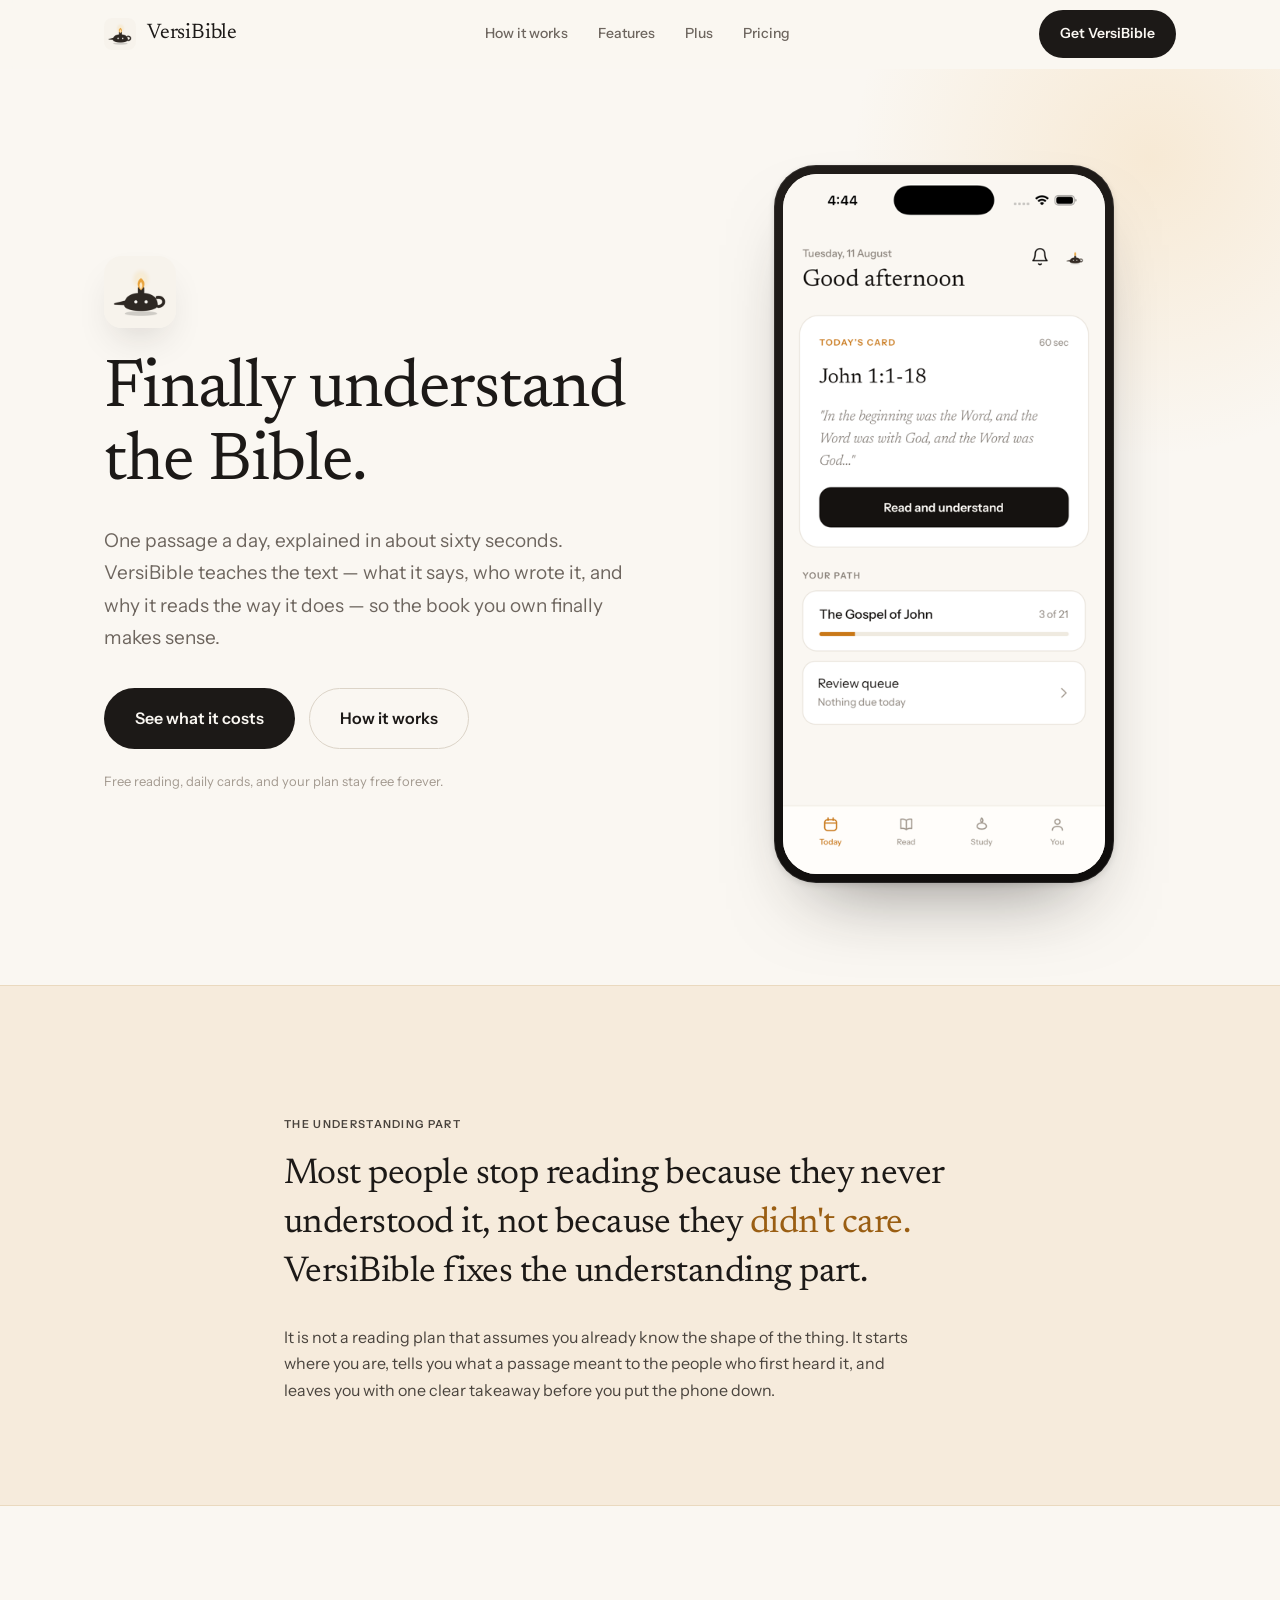
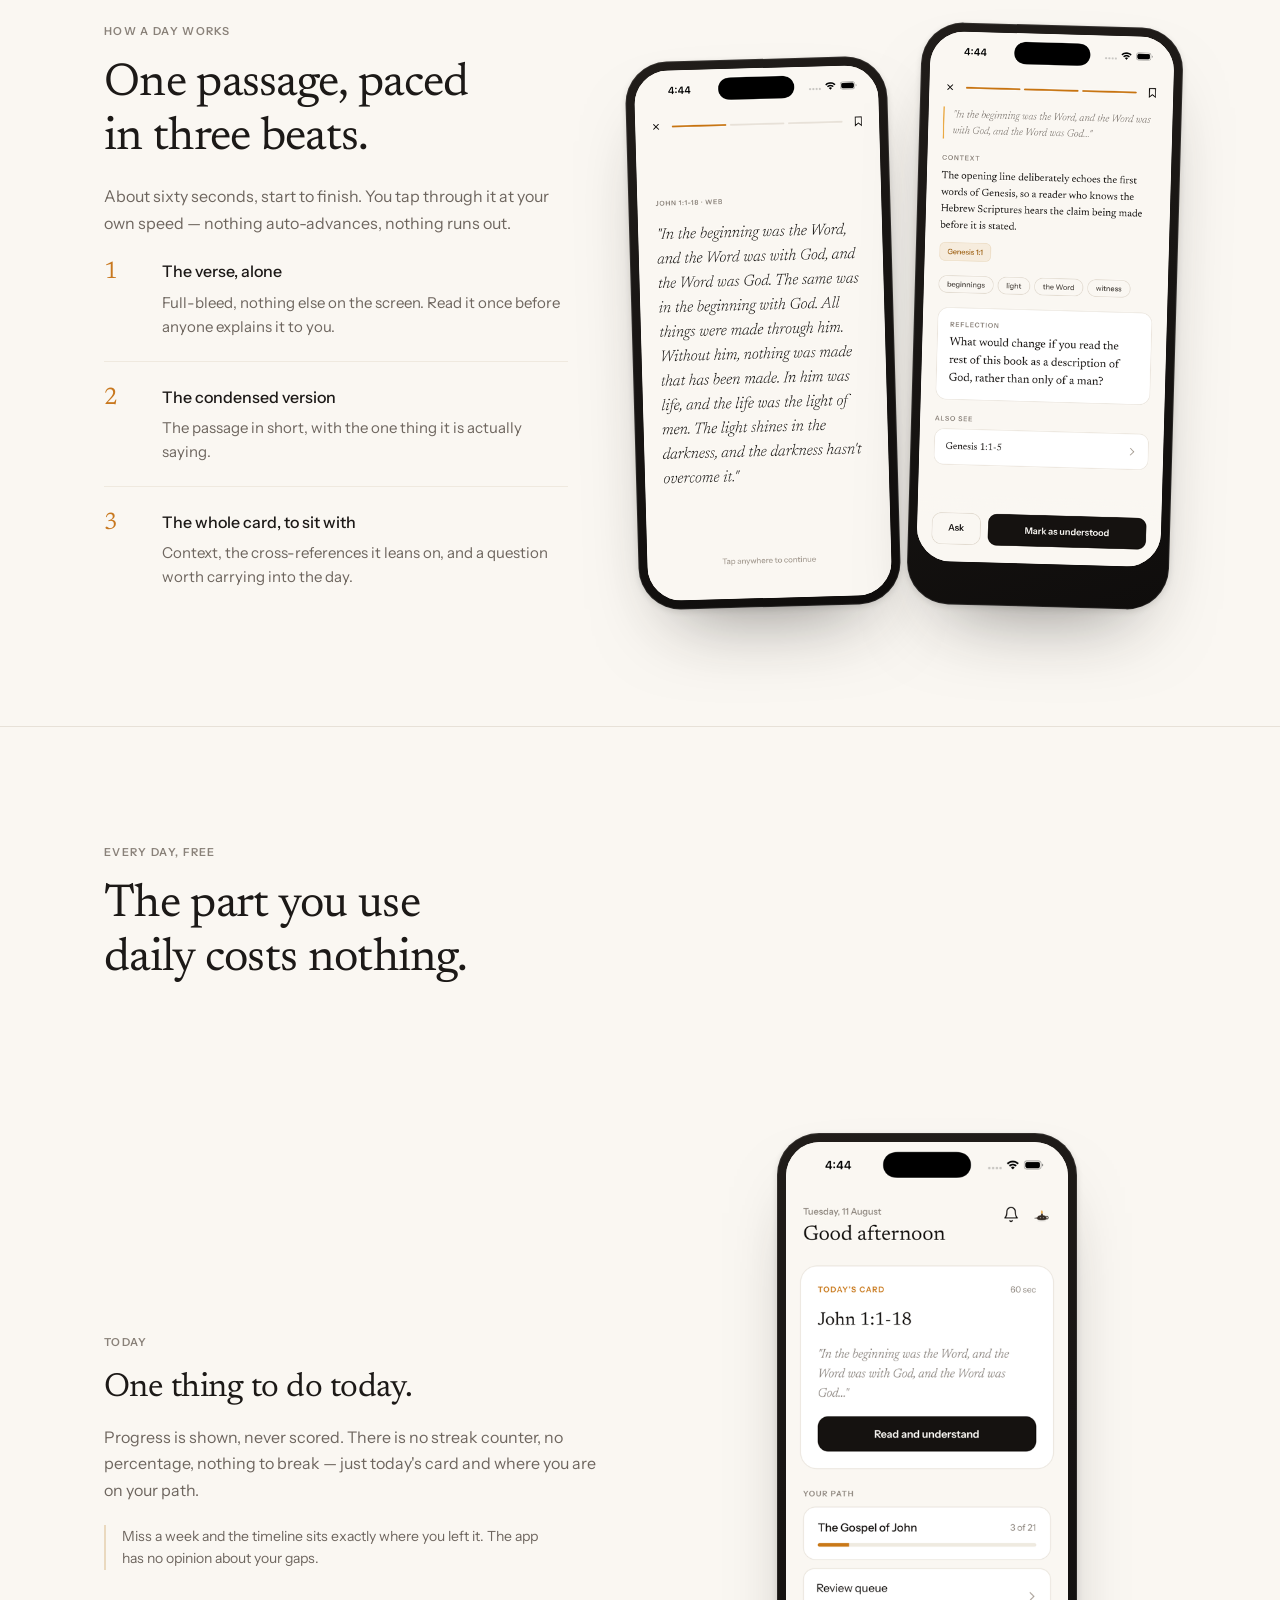
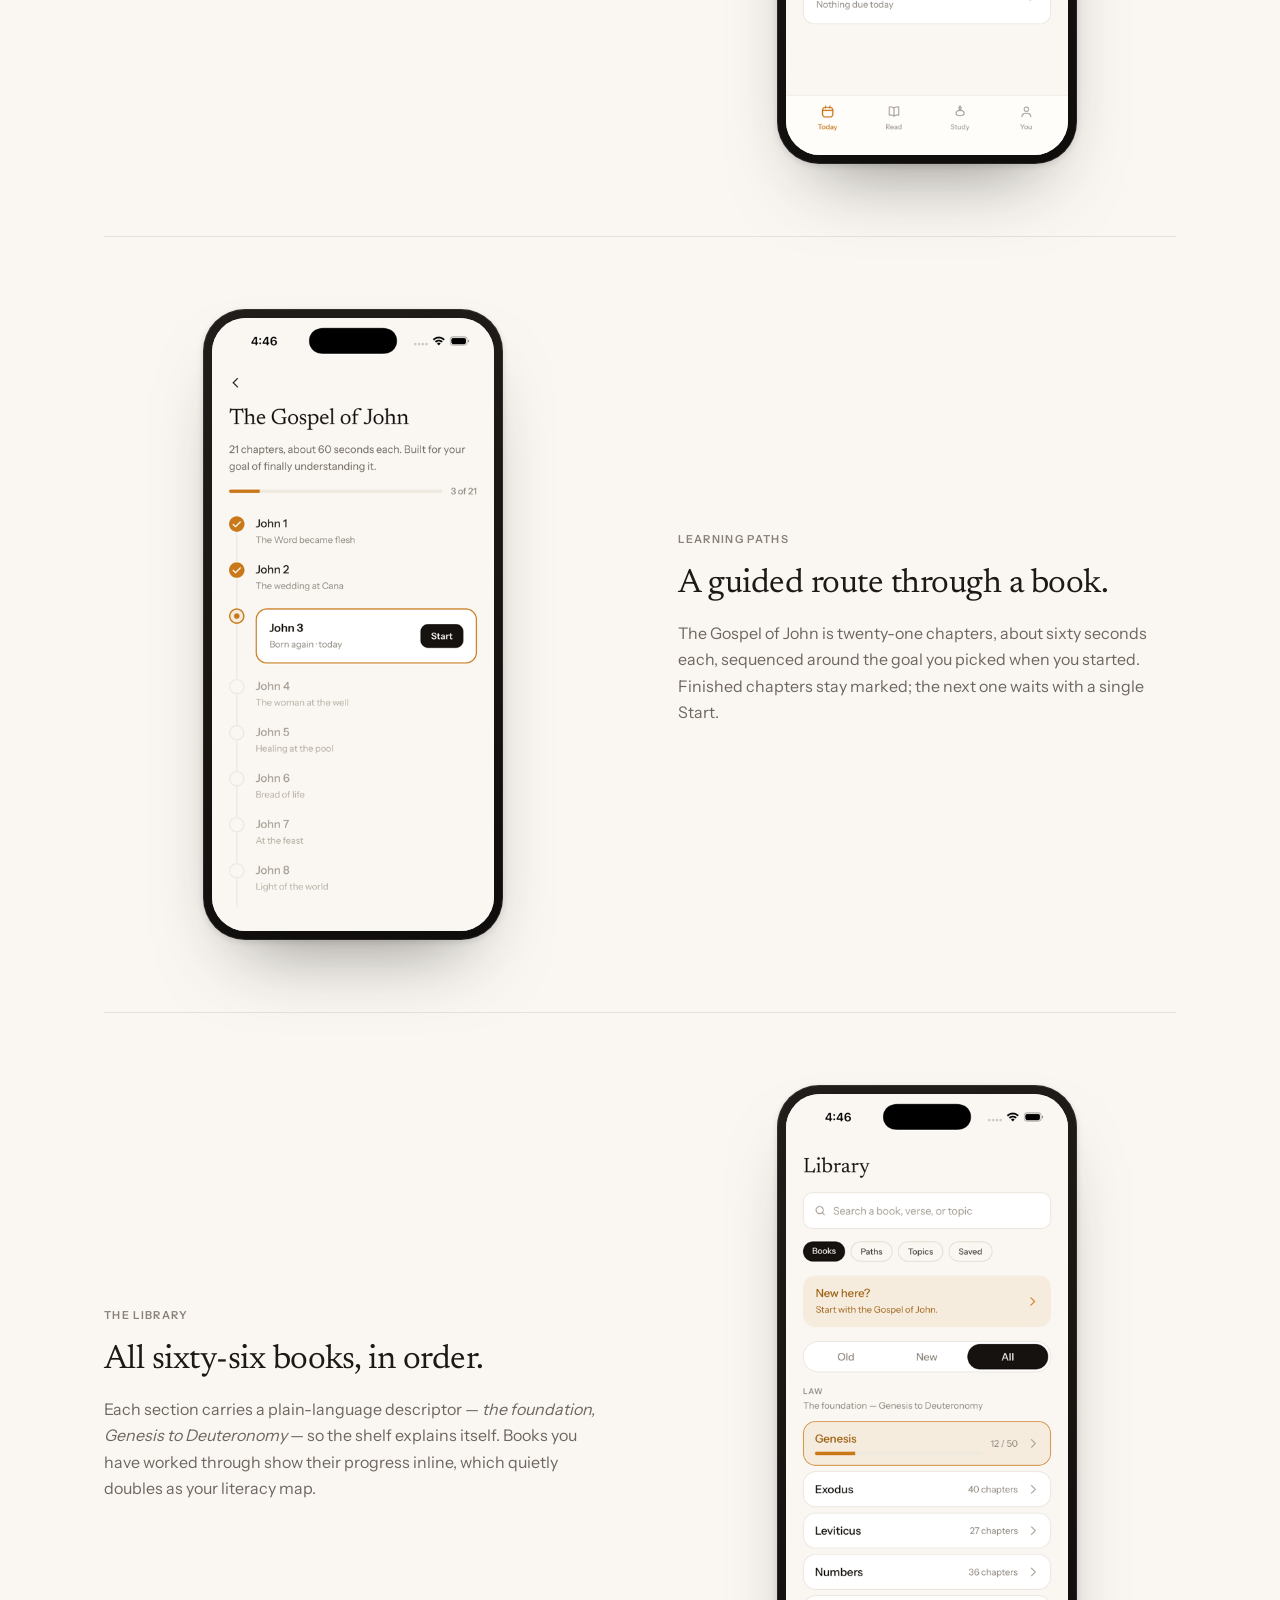
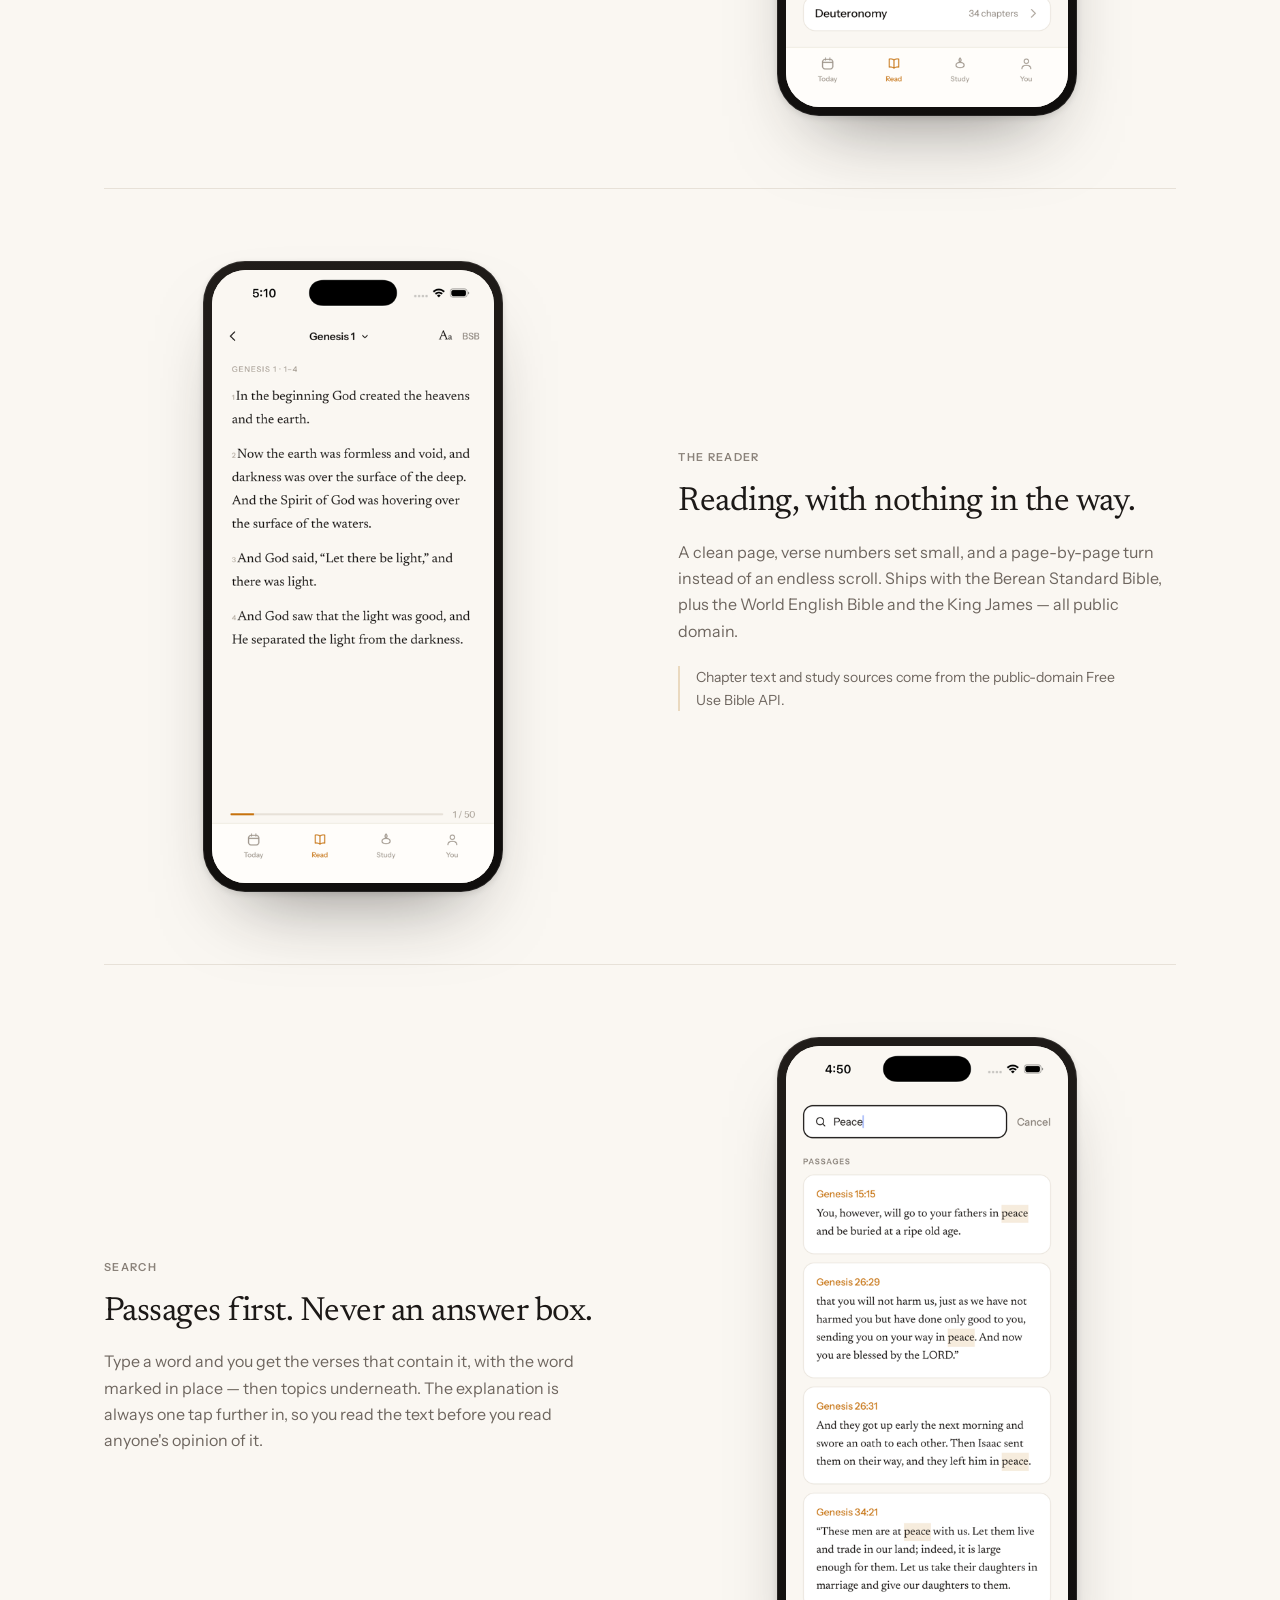
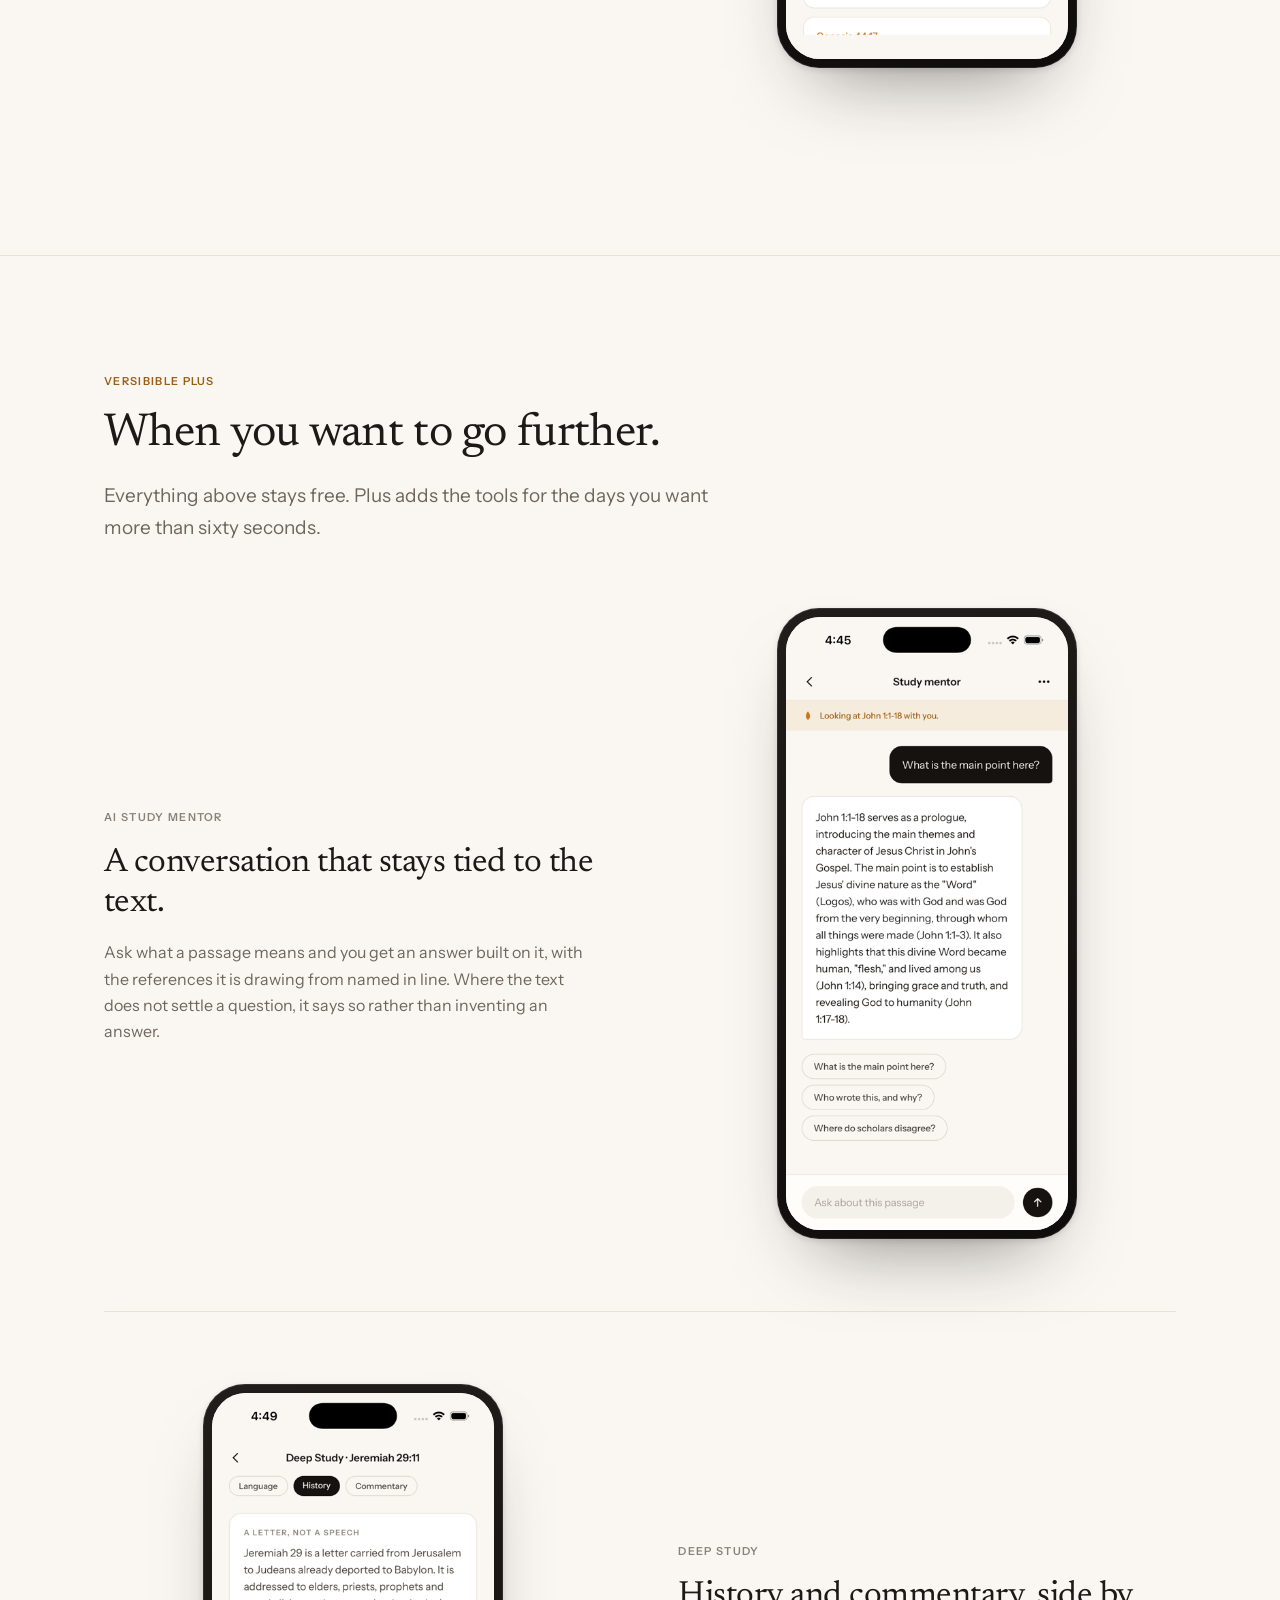
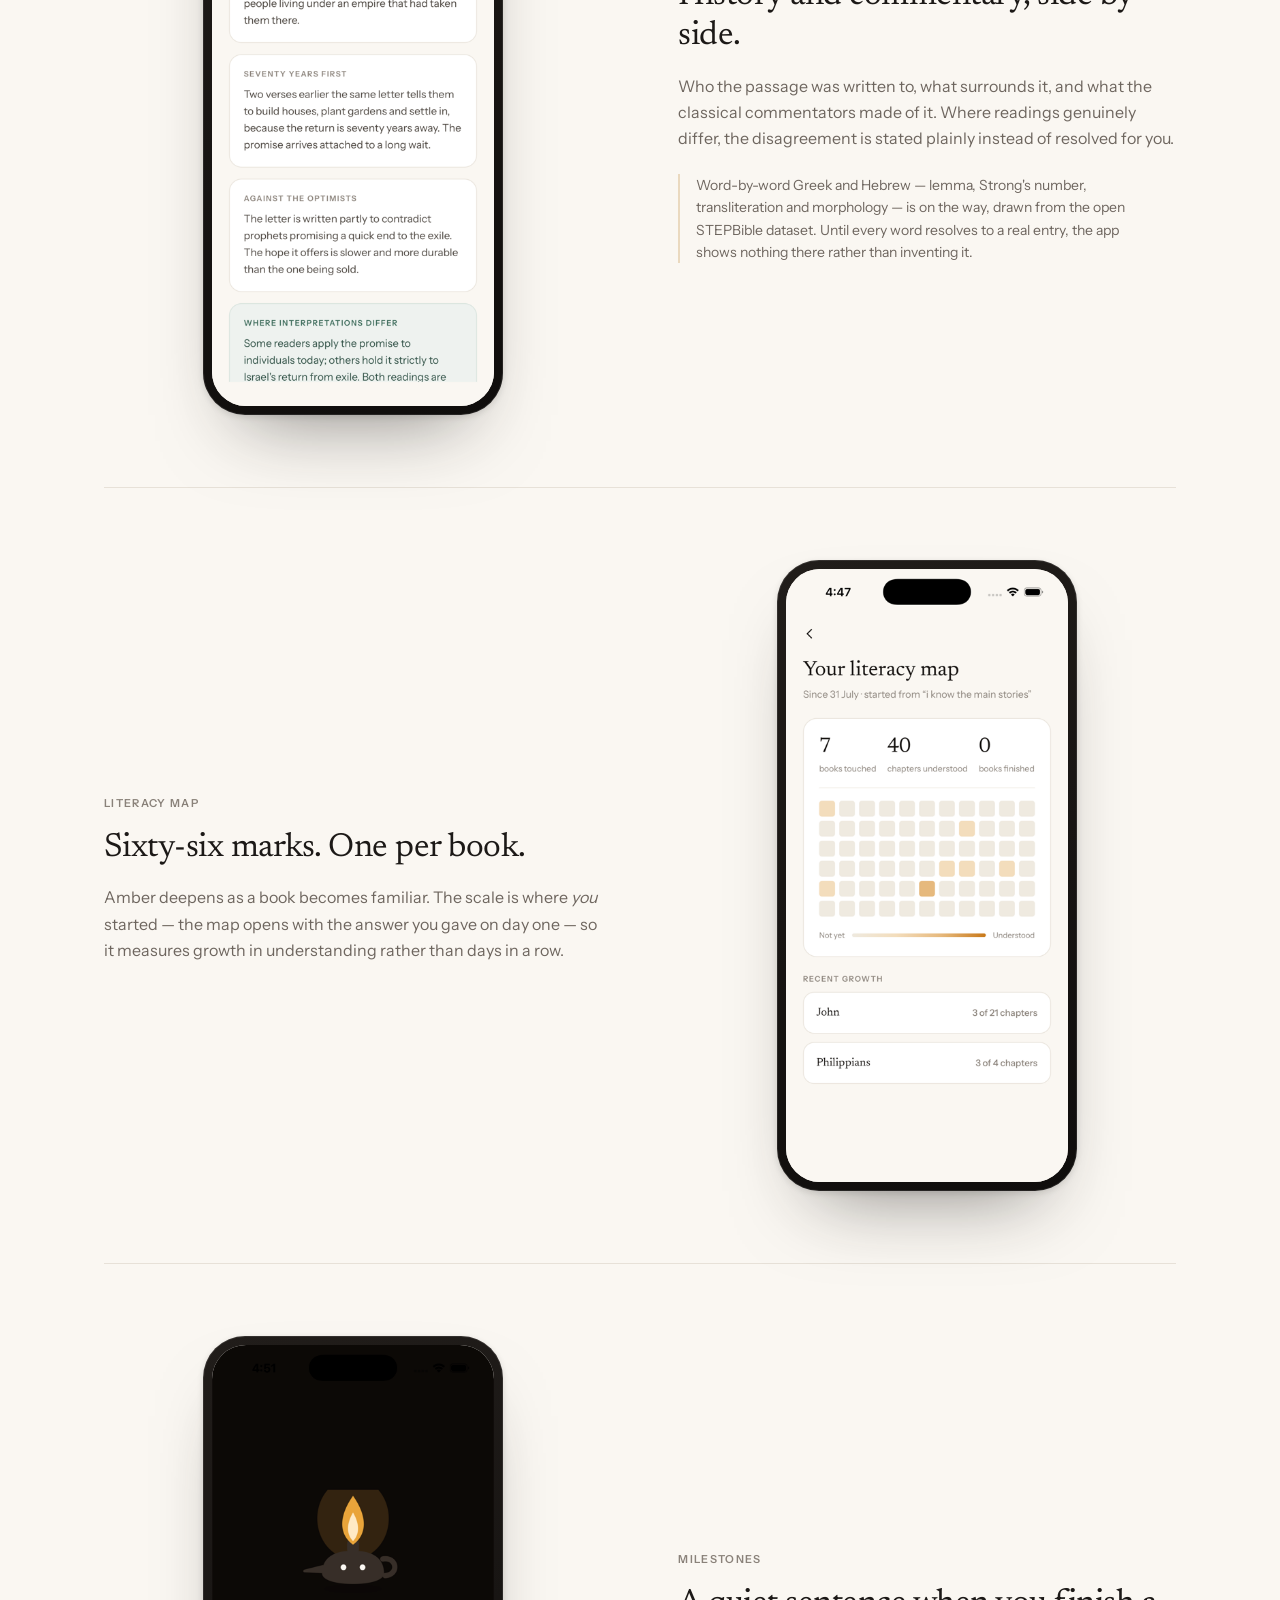
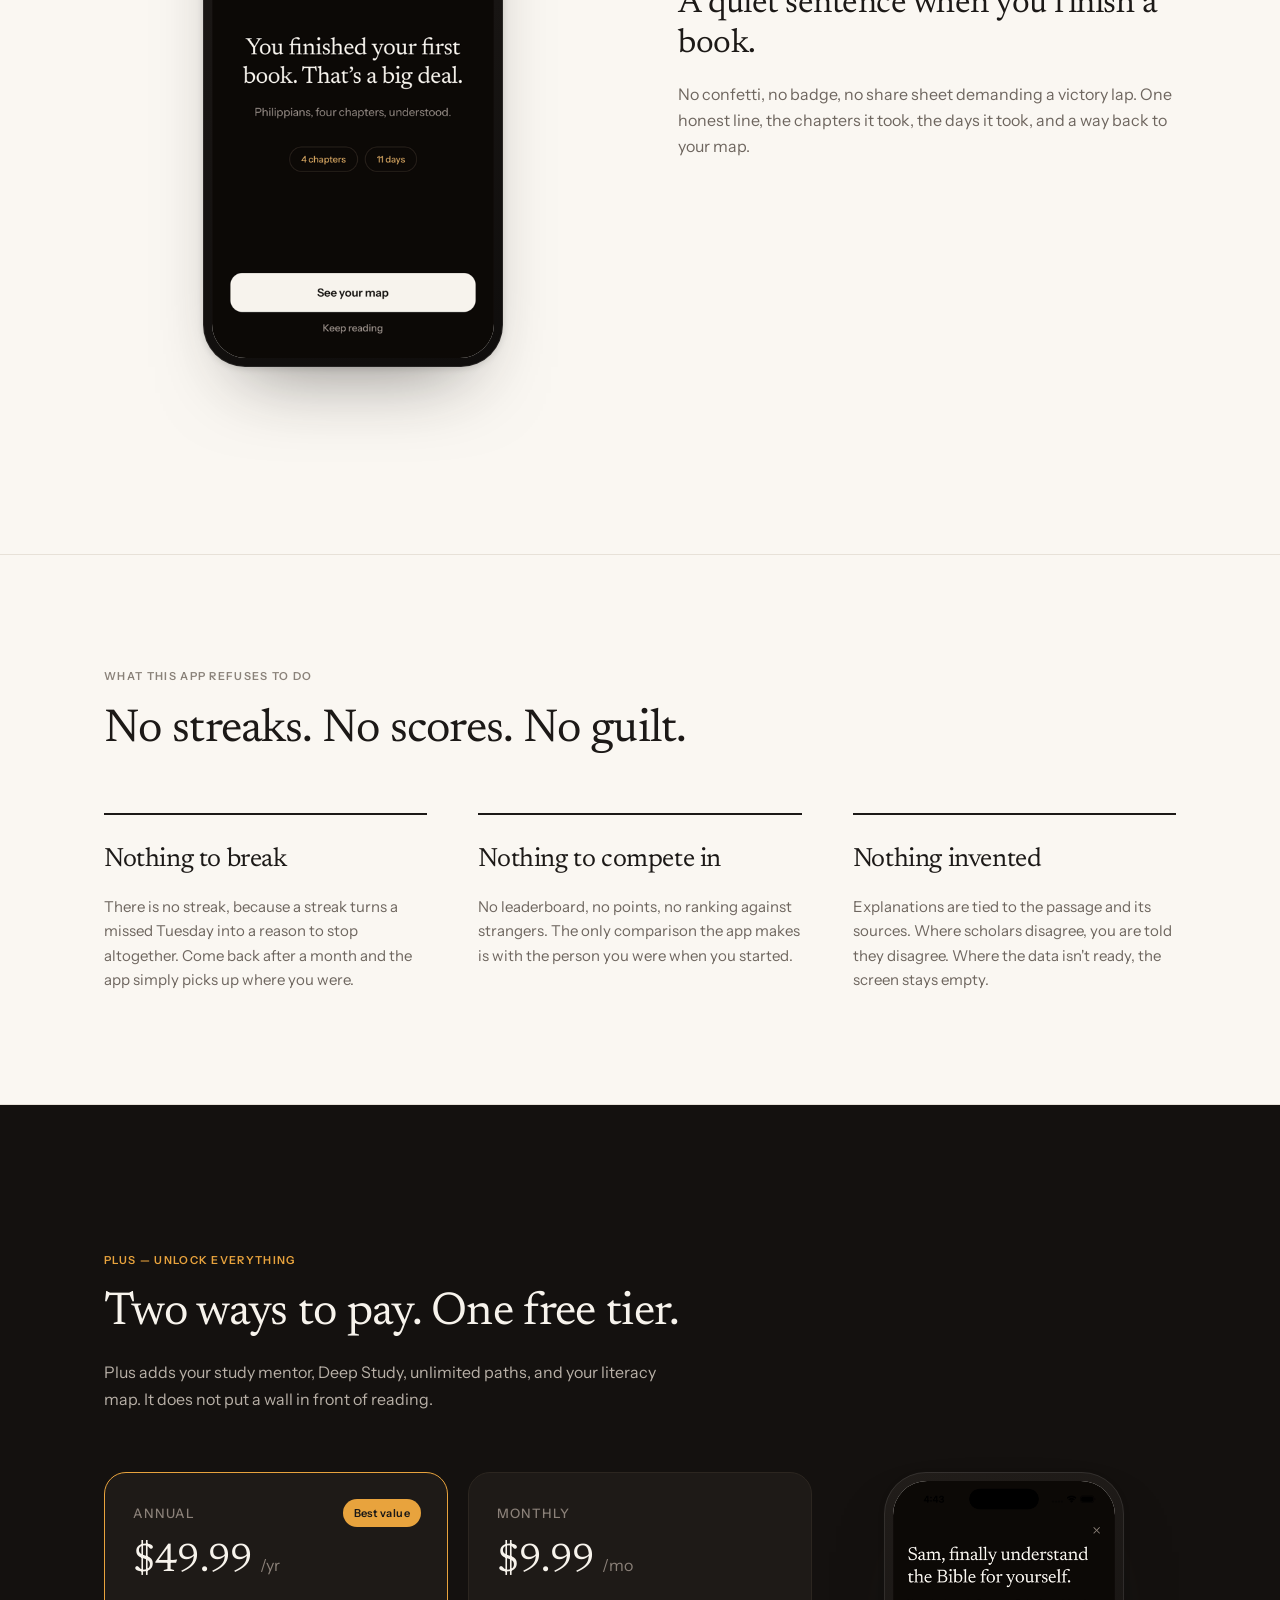
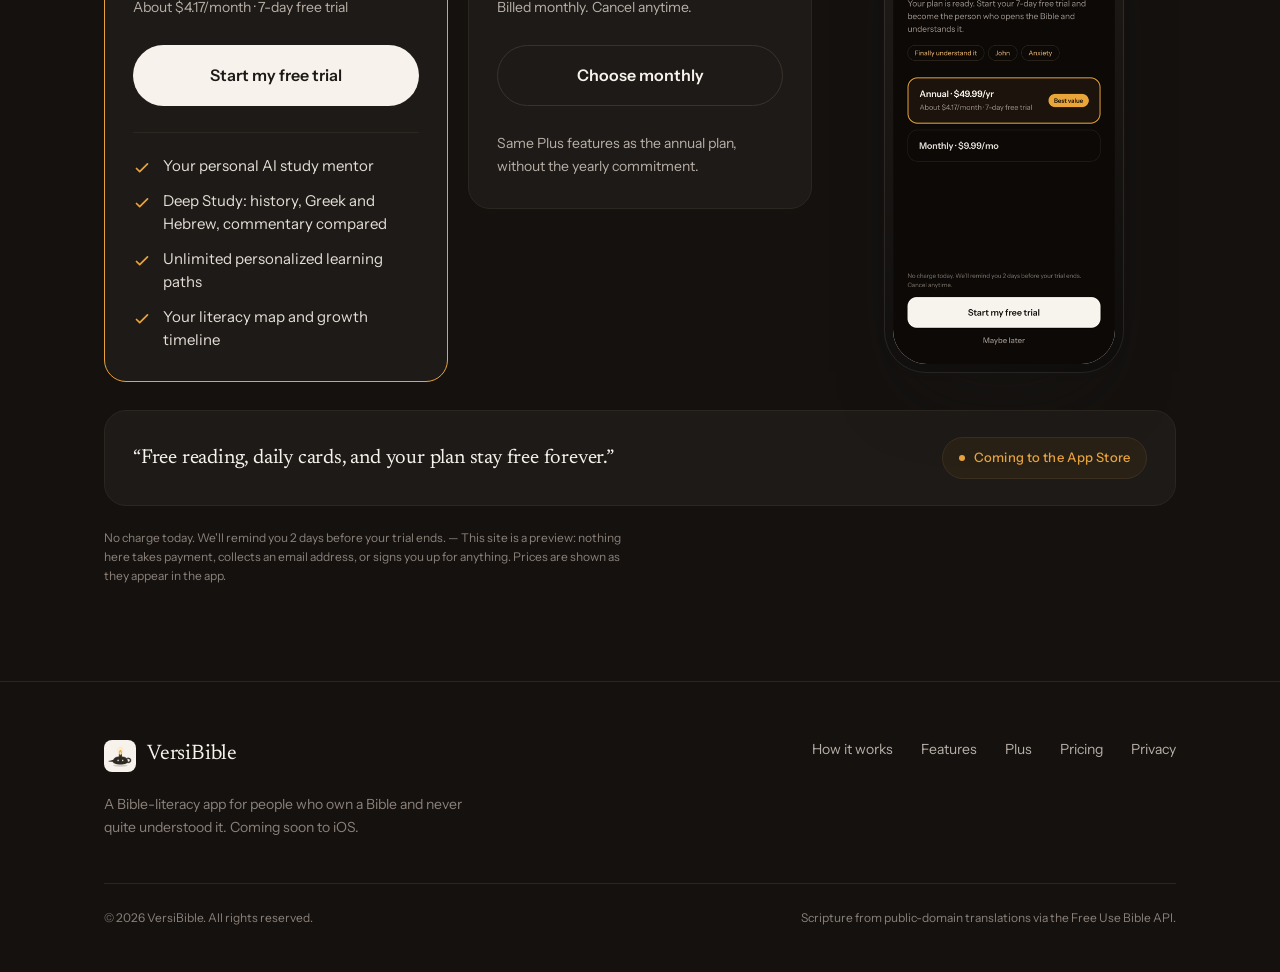
==== index.html @ b1abffd6 "Add VersiBible showcase website A standalone static marketing site for the VersiBible iOS app. Singl" ====
<!doctype html>
<html lang="en">
  <head>
    <meta charset="utf-8" />
    <meta name="viewport" content="width=device-width, initial-scale=1" />
    <title>VersiBible — Finally understand the Bible</title>
    <meta
      name="description"
      content="VersiBible teaches the Bible in about sixty seconds a day. Daily cards, guided paths, a clean reader, and a study mentor that cites its sources. No streaks, no scores, no guilt."
    />
    <meta name="theme-color" content="#FAF7F2" />
    <meta name="color-scheme" content="light" />

    <link rel="icon" href="assets/favicon.ico" sizes="any" />
    <link rel="icon" type="image/png" sizes="32x32" href="assets/favicon-32.png" />
    <link rel="icon" type="image/png" sizes="16x16" href="assets/favicon-16.png" />
    <link rel="apple-touch-icon" sizes="180x180" href="assets/apple-touch-icon.png" />
    <link rel="manifest" href="site.webmanifest" />

    <meta property="og:type" content="website" />
    <meta property="og:title" content="VersiBible — Finally understand the Bible" />
    <meta
      property="og:description"
      content="A few minutes a day. Daily cards, guided paths, and a study mentor that cites its sources."
    />
    <meta property="og:image" content="assets/og-image.png" />
    <meta property="og:image:width" content="1200" />
    <meta property="og:image:height" content="630" />
    <meta name="twitter:card" content="summary_large_image" />
    <meta name="twitter:title" content="VersiBible — Finally understand the Bible" />
    <meta
      name="twitter:description"
      content="A few minutes a day. Daily cards, guided paths, and a study mentor that cites its sources."
    />
    <meta name="twitter:image" content="assets/og-image.png" />

    <link rel="preload" as="font" type="font/woff2" href="assets/fonts/Newsreader-400.woff2" crossorigin />
    <link rel="preload" as="font" type="font/woff2" href="assets/fonts/InstrumentSans-400.woff2" crossorigin />
    <link rel="stylesheet" href="styles.css" />
    <noscript>
      <style>
        .reveal {
          opacity: 1;
          transform: none;
        }
      </style>
    </noscript>
  </head>

  <body>
    <header class="masthead" id="masthead">
      <div class="wrap masthead__inner">
        <a class="brand" href="#top">
          <img src="assets/icon-192.png" alt="" width="32" height="32" />
          VersiBible
        </a>
        <nav class="masthead__nav" aria-label="Sections">
          <a href="#how">How it works</a>
          <a href="#features">Features</a>
          <a href="#deeper">Plus</a>
          <a href="#pricing">Pricing</a>
        </nav>
        <a class="btn btn--solid" href="#pricing">Get VersiBible</a>
      </div>
    </header>

    <main id="top">
      <!-- ============================================================ hero -->
      <section class="hero">
        <div class="wrap hero__grid">
          <div class="hero__copy">
            <img
              class="hero__mark reveal"
              src="assets/icon-192.png"
              alt="Wick, the VersiBible oil lamp"
              width="72"
              height="72"
            />
            <h1 class="display reveal" style="--delay: 60ms">Finally understand the&nbsp;Bible.</h1>
            <p class="lead reveal" style="--delay: 120ms">
              One passage a day, explained in about sixty seconds. VersiBible teaches the text —
              what it says, who wrote it, and why it reads the way it does — so the book you own
              finally makes sense.
            </p>
            <div class="hero__actions reveal" style="--delay: 180ms">
              <a class="btn btn--solid" href="#pricing">See what it costs</a>
              <a class="btn btn--ghost" href="#how">How it works</a>
            </div>
            <p class="hero__note reveal" style="--delay: 240ms">
              Free reading, daily cards, and your plan stay free forever.
            </p>
          </div>

          <figure class="hero__shot reveal" style="--delay: 200ms">
            <div class="phone phone--lg">
              <img
                src="assets/screenshots/today.png"
                alt="The Today screen: today's card on John 1:1–18, and a Gospel of John path at 3 of 21."
                width="414"
                height="900"
              />
            </div>
          </figure>
        </div>
      </section>

      <!-- ========================================================= promise -->
      <section class="promise">
        <div class="wrap wrap--narrow">
          <p class="eyebrow eyebrow--amber reveal">The understanding part</p>
          <blockquote class="reveal" style="--delay: 60ms">
            Most people stop reading because they never understood it, not because they
            <em>didn't care.</em> VersiBible fixes the understanding part.
          </blockquote>
          <p class="reveal" style="--delay: 120ms">
            It is not a reading plan that assumes you already know the shape of the thing. It starts
            where you are, tells you what a passage meant to the people who first heard it, and
            leaves you with one clear takeaway before you put the phone down.
          </p>
        </div>
      </section>

      <!-- ==================================================== how it works -->
      <section class="section" id="how">
        <div class="wrap">
          <div class="beats">
            <div>
              <p class="eyebrow reveal">How a day works</p>
              <h2 class="h2 reveal" style="--delay: 60ms">
                One passage, paced in three&nbsp;beats.
              </h2>
              <p class="body reveal" style="--delay: 100ms; margin-top: 18px">
                About sixty seconds, start to finish. You tap through it at your own speed — nothing
                auto-advances, nothing runs out.
              </p>

              <div class="beat reveal" style="--delay: 140ms">
                <div class="beat__n">1</div>
                <div>
                  <h3>The verse, alone</h3>
                  <p>
                    Full-bleed, nothing else on the screen. Read it once before anyone explains it
                    to you.
                  </p>
                </div>
              </div>
              <div class="beat reveal" style="--delay: 180ms">
                <div class="beat__n">2</div>
                <div>
                  <h3>The condensed version</h3>
                  <p>The passage in short, with the one thing it is actually saying.</p>
                </div>
              </div>
              <div class="beat reveal" style="--delay: 220ms">
                <div class="beat__n">3</div>
                <div>
                  <h3>The whole card, to sit with</h3>
                  <p>
                    Context, the cross-references it leans on, and a question worth carrying into
                    the day.
                  </p>
                </div>
              </div>
            </div>

            <div class="beats__shots reveal" style="--delay: 120ms">
              <div class="phone phone--sm phone--tilt">
                <img
                  loading="lazy" decoding="async" src="assets/screenshots/card-beat1.png"
                  alt="Beat one of the daily card: John 1:1–18 set on its own, in italic serif."
                  width="414"
                  height="900"
                />
              </div>
              <div class="phone phone--sm phone--tilt-r">
                <img
                  loading="lazy" decoding="async" src="assets/screenshots/card-beat3.png"
                  alt="The full card: the verse, its context, source chips, and a reflection question."
                  width="414"
                  height="900"
                />
              </div>
            </div>
          </div>
        </div>
      </section>

      <!-- ======================================================== features -->
      <section class="section section--hairline" id="features">
        <div class="wrap">
          <div class="section__head">
            <p class="eyebrow reveal">Every day, free</p>
            <h2 class="h2 reveal" style="--delay: 60ms">
              The part you use daily costs&nbsp;nothing.
            </h2>
            <p class="lead reveal" style="--delay: 100ms">
              Reading, the daily card, your plan, the library, and search are the free tier — not a
              trial of it.
            </p>
          </div>

          <article class="feature reveal">
            <div>
              <div class="feature__label"><span>Today</span></div>
              <h3>One thing to do today.</h3>
              <p>
                Progress is shown, never scored. There is no streak counter, no percentage, nothing
                to break — just today's card and where you are on your path.
              </p>
              <p class="feature__aside">
                Miss a week and the timeline sits exactly where you left it. The app has no opinion
                about your gaps.
              </p>
            </div>
            <figure class="feature__media">
              <div class="phone">
                <img
                  loading="lazy" decoding="async" src="assets/screenshots/today.png"
                  alt="Today: the daily card for John 1:1–18 with a path counter reading 3 of 21."
                  width="414"
                  height="900"
                />
              </div>
            </figure>
          </article>

          <article class="feature feature--flip reveal">
            <div>
              <div class="feature__label"><span>Learning paths</span></div>
              <h3>A guided route through a book.</h3>
              <p>
                The Gospel of John is twenty-one chapters, about sixty seconds each, sequenced
                around the goal you picked when you started. Finished chapters stay marked; the next
                one waits with a single Start.
              </p>
            </div>
            <figure class="feature__media">
              <div class="phone">
                <img
                  loading="lazy" decoding="async" src="assets/screenshots/path.png"
                  alt="The Gospel of John path: chapters one and two complete, chapter three ready to start."
                  width="414"
                  height="900"
                />
              </div>
            </figure>
          </article>

          <article class="feature reveal">
            <div>
              <div class="feature__label"><span>The Library</span></div>
              <h3>All sixty-six books, in order.</h3>
              <p>
                Each section carries a plain-language descriptor — <em>the foundation, Genesis to
                Deuteronomy</em> — so the shelf explains itself. Books you have worked through show
                their progress inline, which quietly doubles as your literacy map.
              </p>
            </div>
            <figure class="feature__media">
              <div class="phone">
                <img
                  loading="lazy" decoding="async" src="assets/screenshots/library.png"
                  alt="The Library: the Law section labelled 'The foundation — Genesis to Deuteronomy', with Genesis at 12 of 50."
                  width="414"
                  height="900"
                />
              </div>
            </figure>
          </article>

          <article class="feature feature--flip reveal">
            <div>
              <div class="feature__label"><span>The Reader</span></div>
              <h3>Reading, with nothing in the way.</h3>
              <p>
                A clean page, verse numbers set small, and a page-by-page turn instead of an endless
                scroll. Ships with the Berean Standard Bible, plus the World English Bible and the
                King James — all public domain.
              </p>
              <p class="feature__aside">
                Chapter text and study sources come from the public-domain Free Use Bible API.
              </p>
            </div>
            <figure class="feature__media">
              <div class="phone">
                <img
                  loading="lazy" decoding="async" src="assets/screenshots/reader.png"
                  alt="The Reader showing Genesis 1 in the Berean Standard Bible, page one of fifty."
                  width="414"
                  height="900"
                />
              </div>
            </figure>
          </article>

          <article class="feature reveal">
            <div>
              <div class="feature__label"><span>Search</span></div>
              <h3>Passages first. Never an answer box.</h3>
              <p>
                Type a word and you get the verses that contain it, with the word marked in place —
                then topics underneath. The explanation is always one tap further in, so you read
                the text before you read anyone's opinion of it.
              </p>
            </div>
            <figure class="feature__media">
              <div class="phone">
                <img
                  loading="lazy" decoding="async" src="assets/screenshots/search.png"
                  alt="Search results for 'peace': a list of passages with the word highlighted in each."
                  width="414"
                  height="900"
                />
              </div>
            </figure>
          </article>
        </div>
      </section>

      <!-- ====================================================== go deeper -->
      <section class="section section--hairline" id="deeper">
        <div class="wrap">
          <div class="section__head">
            <p class="eyebrow eyebrow--amber reveal">VersiBible Plus</p>
            <h2 class="h2 reveal" style="--delay: 60ms">When you want to go further.</h2>
            <p class="lead reveal" style="--delay: 100ms">
              Everything above stays free. Plus adds the tools for the days you want more than sixty
              seconds.
            </p>
          </div>

          <article class="feature reveal">
            <div>
              <div class="feature__label"><span>AI study mentor</span></div>
              <h3>A conversation that stays tied to the text.</h3>
              <p>
                Ask what a passage means and you get an answer built on it, with the references it
                is drawing from named in line. Where the text does not settle a question, it says
                so rather than inventing an answer.
              </p>
            </div>
            <figure class="feature__media">
              <div class="phone">
                <img
                  loading="lazy" decoding="async" src="assets/screenshots/mentor.png"
                  alt="The Study mentor answering 'What is the main point here?' about John 1:1–18, citing John 1:1–3, 1:14 and 1:17–18."
                  width="414"
                  height="900"
                />
              </div>
            </figure>
          </article>

          <article class="feature feature--flip reveal">
            <div>
              <div class="feature__label"><span>Deep Study</span></div>
              <h3>History and commentary, side by side.</h3>
              <p>
                Who the passage was written to, what surrounds it, and what the classical
                commentators made of it. Where readings genuinely differ, the disagreement is stated
                plainly instead of resolved for you.
              </p>
              <p class="feature__aside">
                Word-by-word Greek and Hebrew — lemma, Strong's number, transliteration and
                morphology — is on the way, drawn from the open STEPBible dataset. Until every word
                resolves to a real entry, the app shows nothing there rather than inventing it.
              </p>
            </div>
            <figure class="feature__media">
              <div class="phone">
                <img
                  loading="lazy" decoding="async" src="assets/screenshots/deep-study.png"
                  alt="Deep Study on Jeremiah 29:11, History tab: 'A letter, not a speech', 'Seventy years first', and where interpretations differ."
                  width="414"
                  height="900"
                />
              </div>
            </figure>
          </article>

          <article class="feature reveal">
            <div>
              <div class="feature__label"><span>Literacy map</span></div>
              <h3>Sixty-six marks. One per book.</h3>
              <p>
                Amber deepens as a book becomes familiar. The scale is where <em>you</em> started —
                the map opens with the answer you gave on day one — so it measures growth in
                understanding rather than days in a row.
              </p>
            </div>
            <figure class="feature__media">
              <div class="phone">
                <img
                  loading="lazy" decoding="async" src="assets/screenshots/literacy.png"
                  alt="The literacy map: seven books touched, forty chapters understood, shown as a grid of sixty-six amber marks."
                  width="414"
                  height="900"
                />
              </div>
            </figure>
          </article>

          <article class="feature feature--flip reveal">
            <div>
              <div class="feature__label"><span>Milestones</span></div>
              <h3>A quiet sentence when you finish a book.</h3>
              <p>
                No confetti, no badge, no share sheet demanding a victory lap. One honest line, the
                chapters it took, the days it took, and a way back to your map.
              </p>
            </div>
            <figure class="feature__media">
              <div class="phone">
                <img
                  loading="lazy" decoding="async" src="assets/screenshots/milestone.png"
                  alt="A milestone screen on night background: 'You finished your first book. That's a big deal.' — Philippians, four chapters, eleven days."
                  width="414"
                  height="900"
                />
              </div>
            </figure>
          </article>
        </div>
      </section>

      <!-- ====================================================== philosophy -->
      <section class="philosophy">
        <div class="wrap">
          <p class="eyebrow reveal">What this app refuses to do</p>
          <h2 class="h2 reveal" style="--delay: 60ms">No streaks. No scores. No guilt.</h2>
          <div class="philosophy__lines">
            <div class="reveal" style="--delay: 100ms">
              <h3>Nothing to break</h3>
              <p>
                There is no streak, because a streak turns a missed Tuesday into a reason to stop
                altogether. Come back after a month and the app simply picks up where you were.
              </p>
            </div>
            <div class="reveal" style="--delay: 160ms">
              <h3>Nothing to compete in</h3>
              <p>
                No leaderboard, no points, no ranking against strangers. The only comparison the app
                makes is with the person you were when you started.
              </p>
            </div>
            <div class="reveal" style="--delay: 220ms">
              <h3>Nothing invented</h3>
              <p>
                Explanations are tied to the passage and its sources. Where scholars disagree, you
                are told they disagree. Where the data isn't ready, the screen stays empty.
              </p>
            </div>
          </div>
        </div>
      </section>

      <!--
        RESERVED — testimonials strip.
        Deliberately empty. The app ships with HAS_REAL_TESTIMONIALS = false in
        src/data/content.ts because there are no real quotes yet. Do not populate
        this with invented praise. When real, attributable quotes exist, drop them
        in here and delete this comment.

        <section class="section" id="testimonials"> … </section>
      -->

      <!-- ========================================================= pricing -->
      <section class="night pricing" id="pricing">
        <div class="wrap">
          <div class="pricing__head">
            <p class="eyebrow reveal">Plus — unlock everything</p>
            <h2 class="h2 reveal" style="--delay: 60ms">Two ways to pay. One free tier.</h2>
            <p class="reveal" style="--delay: 100ms">
              Plus adds your study mentor, Deep Study, unlimited paths, and your literacy map. It
              does not put a wall in front of reading.
            </p>
          </div>

          <div class="plans">
            <div class="plan plan--featured reveal">
              <span class="plan__badge">Best value</span>
              <p class="plan__name">Annual</p>
              <p class="plan__price">$49.99 <span>/yr</span></p>
              <p class="plan__detail">About $4.17/month · 7-day free trial</p>
              <div class="plan__cta">
                <a class="btn btn--light" href="#coming" data-flag>Start my free trial</a>
              </div>
              <ul class="plan__benefits">
                <li>
                  <svg width="18" height="18" viewBox="0 0 18 18" fill="none" aria-hidden="true">
                    <path d="M3.5 9.5l3.2 3.2 7.8-7.8" stroke="#E8A33D" stroke-width="1.7" stroke-linecap="round" stroke-linejoin="round"/>
                  </svg>
                  <span>Your personal AI study mentor</span>
                </li>
                <li>
                  <svg width="18" height="18" viewBox="0 0 18 18" fill="none" aria-hidden="true">
                    <path d="M3.5 9.5l3.2 3.2 7.8-7.8" stroke="#E8A33D" stroke-width="1.7" stroke-linecap="round" stroke-linejoin="round"/>
                  </svg>
                  <span>Deep Study: history, Greek and Hebrew, commentary compared</span>
                </li>
                <li>
                  <svg width="18" height="18" viewBox="0 0 18 18" fill="none" aria-hidden="true">
                    <path d="M3.5 9.5l3.2 3.2 7.8-7.8" stroke="#E8A33D" stroke-width="1.7" stroke-linecap="round" stroke-linejoin="round"/>
                  </svg>
                  <span>Unlimited personalized learning paths</span>
                </li>
                <li>
                  <svg width="18" height="18" viewBox="0 0 18 18" fill="none" aria-hidden="true">
                    <path d="M3.5 9.5l3.2 3.2 7.8-7.8" stroke="#E8A33D" stroke-width="1.7" stroke-linecap="round" stroke-linejoin="round"/>
                  </svg>
                  <span>Your literacy map and growth timeline</span>
                </li>
              </ul>
            </div>

            <div class="plan reveal" style="--delay: 80ms">
              <p class="plan__name">Monthly</p>
              <p class="plan__price">$9.99 <span>/mo</span></p>
              <p class="plan__detail">Billed monthly. Cancel anytime.</p>
              <div class="plan__cta">
                <a class="btn btn--outline-night" href="#coming" data-flag>Choose monthly</a>
              </div>
              <p class="plan__detail" style="margin-top: 26px">
                Same Plus features as the annual plan, without the yearly commitment.
              </p>
            </div>

            <figure class="reveal" style="--delay: 140ms">
              <div class="phone phone--sm" style="max-width: 240px">
                <img
                  loading="lazy" decoding="async" src="assets/screenshots/paywall.png"
                  alt="The in-app plan screen showing Annual at $49.99 a year marked Best value, and Monthly at $9.99 a month."
                  width="414"
                  height="900"
                />
              </div>
            </figure>
          </div>

          <div class="free-line reveal">
            <p>“Free reading, daily cards, and your plan stay free forever.”</p>
            <span class="chip chip--night" id="coming" tabindex="-1">
              <span class="chip__dot"></span> Coming to the App Store
            </span>
          </div>

          <p class="fineprint">
            No charge today. We'll remind you 2 days before your trial ends. — This site is a
            preview: nothing here takes payment, collects an email address, or signs you up for
            anything. Prices are shown as they appear in the app.
          </p>
        </div>
      </section>

      <!-- ========================================================== footer -->
      <footer class="night footer">
        <div class="wrap">
          <div class="footer__grid">
            <div>
              <a class="brand" href="#top">
                <img src="assets/icon-192.png" alt="" width="32" height="32" />
                VersiBible
              </a>
              <p class="footer__tag">
                A Bible-literacy app for people who own a Bible and never quite understood it.
                Coming soon to iOS.
              </p>
            </div>
            <nav class="footer__links" aria-label="Footer">
              <a href="#how">How it works</a>
              <a href="#features">Features</a>
              <a href="#deeper">Plus</a>
              <a href="#pricing">Pricing</a>
              <a href="privacy.html">Privacy</a>
            </nav>
          </div>
          <div class="footer__legal">
            <span>© 2026 VersiBible. All rights reserved.</span>
            <span>Scripture from public-domain translations via the Free Use Bible API.</span>
          </div>
        </div>
      </footer>
    </main>

    <script>
      // Reveal on scroll — one observer, no library, disabled under reduced motion.
      (function () {
        var reduce = window.matchMedia('(prefers-reduced-motion: reduce)').matches;
        var items = document.querySelectorAll('.reveal');
        if (reduce || !('IntersectionObserver' in window)) {
          items.forEach(function (el) {
            el.classList.add('is-in');
          });
        } else {
          var io = new IntersectionObserver(
            function (entries) {
              entries.forEach(function (entry) {
                if (entry.isIntersecting) {
                  entry.target.classList.add('is-in');
                  io.unobserve(entry.target);
                }
              });
            },
            { rootMargin: '0px 0px -12% 0px', threshold: 0.08 }
          );
          items.forEach(function (el) {
            io.observe(el);
          });
        }

        // Hairline under the masthead once the page has moved.
        var masthead = document.getElementById('masthead');
        var onScroll = function () {
          masthead.classList.toggle('is-stuck', window.scrollY > 8);
        };
        onScroll();
        window.addEventListener('scroll', onScroll, { passive: true });

        // Plan buttons are showcase-only: they point at the "Coming to the App
        // Store" chip and flag it. Nothing is purchased, nothing is collected.
        var chip = document.getElementById('coming');
        document.querySelectorAll('[data-flag]').forEach(function (el) {
          el.addEventListener('click', function () {
            chip.classList.remove('is-flagged');
            void chip.offsetWidth;
            chip.classList.add('is-flagged');
          });
        });
      })();
    </script>
  </body>
</html>
---- styles.css ----
/* ==========================================================================
   VersiBible — showcase site
   Tokens transcribed from the app: src/theme/tokens.ts and src/theme/type.ts.
   One accent (amber). Paper and ink everywhere else, with two night bands.
   ========================================================================== */

/* --------------------------------------------------------------- fonts -- */
@font-face {
  font-family: 'Newsreader';
  src: url('assets/fonts/Newsreader-400.woff2') format('woff2');
  font-weight: 400;
  font-style: normal;
  font-display: swap;
}
@font-face {
  font-family: 'Newsreader';
  src: url('assets/fonts/Newsreader-300-italic.woff2') format('woff2');
  font-weight: 300;
  font-style: italic;
  font-display: swap;
}
@font-face {
  font-family: 'Instrument Sans';
  src: url('assets/fonts/InstrumentSans-400.woff2') format('woff2');
  font-weight: 400;
  font-style: normal;
  font-display: swap;
}
@font-face {
  font-family: 'Instrument Sans';
  src: url('assets/fonts/InstrumentSans-500.woff2') format('woff2');
  font-weight: 500;
  font-style: normal;
  font-display: swap;
}
@font-face {
  font-family: 'Instrument Sans';
  src: url('assets/fonts/InstrumentSans-600.woff2') format('woff2');
  font-weight: 600;
  font-style: normal;
  font-display: swap;
}

/* -------------------------------------------------------------- tokens -- */
:root {
  --paper: #faf7f2;
  --surface: #ffffff;
  --ink: #1c1917;
  --body: #4a443e;
  --muted: #6e665f;
  --subtle: #8a827a;
  --faint: #a39a90;
  --amber: #c8781f;
  --amber-text: #9a5e13;
  --flame: #e8a33d;
  --glow: #f6ebdc;
  --glow-border: #ead9bf;
  --night: #14110f;
  --night-surface: #1e1a17;
  --night-border: #2c2620;
  --night-text: #f7f3ec;
  --night-body: #e4ded6;
  --night-muted: #b8b0a7;
  --night-subtle: #8b8179;
  --verified: #3f6b5b;
  --verified-surface: #edf2ef;
  --verified-border: #d6e2db;
  --border: #e7e1d8;
  --border-strong: #dcd4c8;
  --divider: #efe9df;

  --serif: 'Newsreader', 'Iowan Old Style', Georgia, 'Times New Roman', serif;
  --sans: 'Instrument Sans', -apple-system, BlinkMacSystemFont, 'Segoe UI', sans-serif;

  --gutter: 24px;
  --max: 1120px;
  --r-chip: 999px;
  --r-card: 14px;
  --r-panel: 22px;
  --r-hero: 24px;
}

/* --------------------------------------------------------------- reset -- */
*,
*::before,
*::after {
  box-sizing: border-box;
}
html {
  scroll-behavior: smooth;
  -webkit-text-size-adjust: 100%;
}
body {
  margin: 0;
  background: var(--paper);
  color: var(--ink);
  font-family: var(--sans);
  font-size: 16px;
  line-height: 1.65;
  -webkit-font-smoothing: antialiased;
  text-rendering: optimizeLegibility;
  overflow-x: hidden;
}
img {
  max-width: 100%;
  display: block;
}
a {
  color: inherit;
}
h1,
h2,
h3,
h4,
p,
ul,
ol,
figure {
  margin: 0;
}
ul {
  padding: 0;
  list-style: none;
}
button {
  font: inherit;
  cursor: pointer;
}
:focus-visible {
  outline: 2px solid var(--amber);
  outline-offset: 3px;
  border-radius: 4px;
}

/* ------------------------------------------------------------- helpers -- */
.wrap {
  width: 100%;
  max-width: var(--max);
  margin: 0 auto;
  padding-inline: var(--gutter);
}
.wrap--narrow {
  max-width: 760px;
}

.eyebrow {
  font-family: var(--sans);
  font-weight: 600;
  font-size: 11px;
  letter-spacing: 0.12em;
  text-transform: uppercase;
  color: var(--subtle);
  margin: 0 0 18px;
}
.eyebrow--amber {
  color: var(--amber-text);
}

.display,
.h2,
.h3 {
  font-family: var(--serif);
  font-weight: 400;
  letter-spacing: -0.015em;
  color: var(--ink);
  text-wrap: balance;
}
.display {
  font-size: clamp(2.5rem, 7.2vw, 4.25rem);
  line-height: 1.08;
}
.h2 {
  font-size: clamp(2rem, 4.8vw, 2.9rem);
  line-height: 1.16;
}
.h3 {
  font-size: clamp(1.4rem, 2.6vw, 1.75rem);
  line-height: 1.25;
}

.lead {
  font-size: clamp(1.0625rem, 1.5vw, 1.1875rem);
  line-height: 1.7;
  color: var(--muted);
  max-width: 34em;
}
.body {
  color: var(--muted);
  max-width: 36em;
}
/* Reserved for scripture pull-quotes, matching the app's `verse` style. The
   italic face is only downloaded if something on the page actually uses it. */
.verse {
  font-family: var(--serif);
  font-weight: 300;
  font-style: italic;
  color: var(--body);
}

.rule {
  width: 56px;
  height: 2px;
  background: var(--amber);
  border: 0;
  margin: 0 0 26px;
}

/* ------------------------------------------------------------ controls -- */
.btn {
  display: inline-flex;
  align-items: center;
  justify-content: center;
  gap: 10px;
  padding: 16px 30px;
  border-radius: var(--r-chip);
  font-weight: 600;
  font-size: 16px;
  text-decoration: none;
  border: 1px solid transparent;
  transition: transform 0.25s ease, background-color 0.25s ease, color 0.25s ease,
    border-color 0.25s ease;
}
.btn--solid {
  background: var(--ink);
  color: var(--paper);
}
.btn--solid:hover {
  transform: translateY(-2px);
  background: #2a2523;
}
.btn--ghost {
  border-color: var(--border-strong);
  color: var(--ink);
  background: transparent;
}
.btn--ghost:hover {
  border-color: var(--ink);
  transform: translateY(-2px);
}
.btn--light {
  background: var(--night-text);
  color: var(--ink);
  width: 100%;
}
.btn--light:hover {
  transform: translateY(-2px);
  background: #fff;
}
.btn--outline-night {
  border-color: #3a332c;
  color: var(--night-text);
  background: transparent;
  width: 100%;
}
.btn--outline-night:hover {
  border-color: var(--flame);
  transform: translateY(-2px);
}

.chip {
  display: inline-flex;
  align-items: center;
  gap: 9px;
  padding: 9px 16px;
  border-radius: var(--r-chip);
  background: var(--glow);
  border: 1px solid var(--glow-border);
  color: var(--amber-text);
  font-size: 13px;
  font-weight: 500;
  letter-spacing: 0.01em;
}
.chip__dot {
  width: 6px;
  height: 6px;
  border-radius: 50%;
  background: var(--flame);
  flex: none;
}
.chip--night {
  background: #2a2116;
  border-color: #3b2f1f;
  color: var(--flame);
}

/* --------------------------------------------------------- site header -- */
.masthead {
  position: sticky;
  top: 0;
  z-index: 20;
  background: rgba(250, 247, 242, 0.86);
  backdrop-filter: saturate(140%) blur(12px);
  border-bottom: 1px solid transparent;
  transition: border-color 0.3s ease;
}
.masthead.is-stuck {
  border-bottom-color: var(--border);
}
.masthead__inner {
  display: flex;
  align-items: center;
  justify-content: space-between;
  gap: 20px;
  height: 68px;
}
.brand {
  display: inline-flex;
  align-items: center;
  gap: 11px;
  text-decoration: none;
  font-family: var(--serif);
  font-size: 21px;
  letter-spacing: -0.01em;
  color: var(--ink);
}
.brand img {
  width: 32px;
  height: 32px;
  border-radius: 8px;
}
.masthead__nav {
  display: flex;
  align-items: center;
  gap: 30px;
}
.masthead__nav a {
  font-size: 14px;
  font-weight: 500;
  color: var(--muted);
  text-decoration: none;
  transition: color 0.2s ease;
}
.masthead__nav a:hover {
  color: var(--ink);
}
.masthead .btn {
  padding: 11px 20px;
  font-size: 14px;
}
@media (max-width: 720px) {
  .masthead__nav a {
    display: none;
  }
}

/* ---------------------------------------------------------------- hero -- */
.hero {
  padding: clamp(48px, 8vw, 96px) 0 clamp(56px, 8vw, 104px);
  position: relative;
  overflow: hidden;
}
.hero::before {
  /* the lamp's glow, very quietly */
  content: '';
  position: absolute;
  top: -220px;
  right: -180px;
  width: 620px;
  height: 620px;
  background: radial-gradient(circle, rgba(232, 163, 61, 0.16), rgba(232, 163, 61, 0) 68%);
  pointer-events: none;
}
.hero__grid {
  display: grid;
  grid-template-columns: 1.08fr 0.92fr;
  gap: clamp(32px, 5vw, 72px);
  align-items: center;
  position: relative;
}
.hero__copy .display {
  margin-bottom: 24px;
}
.hero__mark {
  width: 72px;
  height: 72px;
  border-radius: 18px;
  margin-bottom: 26px;
  box-shadow: 0 18px 44px -22px rgba(28, 25, 23, 0.45);
}
.hero__actions {
  display: flex;
  flex-wrap: wrap;
  align-items: center;
  gap: 14px;
  margin-top: 34px;
}
.hero__note {
  margin-top: 22px;
  font-size: 13px;
  color: var(--faint);
}
@media (max-width: 900px) {
  .hero__grid {
    grid-template-columns: 1fr;
  }
  .hero__shot {
    justify-self: center;
  }
}

/* ------------------------------------------------------- phone framing -- */
.phone {
  position: relative;
  width: 100%;
  max-width: 300px;
  margin-inline: auto;
  border-radius: 42px;
  padding: 9px;
  background: linear-gradient(160deg, #211d1a, #0f0d0c);
  box-shadow: 0 40px 80px -40px rgba(28, 25, 23, 0.55), 0 2px 6px rgba(28, 25, 23, 0.12);
}
.phone::after {
  /* the hairline highlight along the bezel */
  content: '';
  position: absolute;
  inset: 0;
  border-radius: 42px;
  border: 1px solid rgba(255, 255, 255, 0.09);
  pointer-events: none;
}
.phone img {
  border-radius: 34px;
  width: 100%;
  height: auto;
  background: var(--paper);
}
.phone--lg {
  max-width: 340px;
}
.phone--sm {
  max-width: 262px;
}
.phone--tilt {
  transform: rotate(-1.6deg);
}
.phone--tilt-r {
  transform: rotate(1.6deg);
}

/* ------------------------------------------------------------ sections -- */
.section {
  padding: clamp(64px, 9vw, 118px) 0;
  position: relative;
}
.section--hairline {
  border-top: 1px solid var(--border);
}
.section__head {
  max-width: 42rem;
  margin-bottom: clamp(40px, 5vw, 64px);
}
.section__head .h2 {
  margin-bottom: 18px;
}

/* --------------------------------------------------------- the promise -- */
.promise {
  background: var(--glow);
  border-block: 1px solid var(--glow-border);
  padding: clamp(56px, 8vw, 104px) 0;
}
.promise blockquote {
  margin: 0;
  font-family: var(--serif);
  font-weight: 400;
  font-size: clamp(1.5rem, 3.4vw, 2.25rem);
  line-height: 1.36;
  letter-spacing: -0.015em;
  color: var(--ink);
  text-wrap: balance;
}
.promise blockquote em {
  font-style: normal;
  color: var(--amber-text);
}
.promise p {
  margin-top: 26px;
  color: var(--body);
  max-width: 40em;
}

/* --------------------------------------------------------------- beats -- */
.beats {
  display: grid;
  grid-template-columns: 0.92fr 1.08fr;
  gap: clamp(36px, 5vw, 76px);
  align-items: center;
}
.beats__shots {
  display: flex;
  gap: 20px;
  justify-content: center;
}
.beats__shots .phone:first-child {
  margin-top: 34px;
}
.beat {
  display: grid;
  grid-template-columns: 40px 1fr;
  gap: 18px;
  padding: 22px 0;
  border-bottom: 1px solid var(--divider);
}
.beat:last-child {
  border-bottom: 0;
}
.beat__n {
  font-family: var(--serif);
  font-size: 24px;
  color: var(--amber);
  line-height: 1.2;
}
.beat h3 {
  font-family: var(--sans);
  font-size: 16px;
  font-weight: 500;
  margin-bottom: 6px;
  color: var(--ink);
}
.beat p {
  color: var(--muted);
  font-size: 15px;
  line-height: 1.6;
}
@media (max-width: 900px) {
  .beats {
    grid-template-columns: 1fr;
  }
  .beats__shots {
    order: -1;
  }
}
@media (max-width: 520px) {
  .beats__shots .phone:first-child {
    display: none;
  }
}

/* ------------------------------------------------------ feature stripe -- */
.feature {
  display: grid;
  grid-template-columns: 1fr 1fr;
  gap: clamp(36px, 6vw, 88px);
  align-items: center;
  padding: clamp(44px, 6vw, 72px) 0;
  border-top: 1px solid var(--border);
}
.feature:first-of-type {
  border-top: 0;
  padding-top: 0;
}
.feature--flip .feature__media {
  order: -1;
}
.feature__label {
  display: inline-flex;
  align-items: center;
  gap: 10px;
  margin-bottom: 16px;
}
.feature__label span {
  font-size: 11px;
  font-weight: 600;
  letter-spacing: 0.12em;
  text-transform: uppercase;
  color: var(--subtle);
}
.feature h3 {
  font-family: var(--serif);
  font-weight: 400;
  font-size: clamp(1.6rem, 3vw, 2.1rem);
  line-height: 1.2;
  letter-spacing: -0.015em;
  margin-bottom: 16px;
}
.feature p {
  color: var(--muted);
  max-width: 32em;
}
.feature__aside {
  margin-top: 22px;
  padding-left: 16px;
  border-left: 2px solid var(--glow-border);
  color: var(--subtle);
  font-size: 14px;
  line-height: 1.6;
  max-width: 30em;
}
@media (max-width: 860px) {
  .feature,
  .feature--flip {
    grid-template-columns: 1fr;
  }
  .feature--flip .feature__media {
    order: 0;
  }
}

/* ------------------------------------------------------- small feature -- */
.cards {
  display: grid;
  grid-template-columns: repeat(auto-fit, minmax(248px, 1fr));
  gap: 1px;
  background: var(--border);
  border: 1px solid var(--border);
  border-radius: var(--r-panel);
  overflow: hidden;
}
.cards article {
  background: var(--paper);
  padding: 32px 28px;
}
.cards h3 {
  font-family: var(--serif);
  font-weight: 400;
  font-size: 1.35rem;
  letter-spacing: -0.01em;
  margin-bottom: 10px;
}
.cards p {
  color: var(--muted);
  font-size: 15px;
  line-height: 1.62;
}
.cards .mark {
  width: 22px;
  height: 2px;
  background: var(--amber);
  display: block;
  margin-bottom: 18px;
}

/* ---------------------------------------------------------- philosophy -- */
.philosophy {
  border-block: 1px solid var(--border);
  padding: clamp(64px, 9vw, 112px) 0;
}
.philosophy__lines {
  display: grid;
  grid-template-columns: repeat(3, 1fr);
  gap: clamp(28px, 4vw, 56px);
  margin-top: clamp(36px, 5vw, 56px);
}
.philosophy__lines > div {
  padding-top: 24px;
  border-top: 2px solid var(--ink);
}
.philosophy__lines h3 {
  font-family: var(--serif);
  font-weight: 400;
  font-size: 1.65rem;
  letter-spacing: -0.015em;
  margin-bottom: 12px;
}
.philosophy__lines p {
  color: var(--muted);
  font-size: 15px;
  line-height: 1.62;
}
@media (max-width: 760px) {
  .philosophy__lines {
    grid-template-columns: 1fr;
  }
}

/* ------------------------------------------------------------- pricing -- */
.night {
  background: var(--night);
  color: var(--night-text);
}
.pricing {
  padding: clamp(72px, 10vw, 128px) 0 clamp(56px, 8vw, 96px);
}
.pricing .h2,
.pricing .display {
  color: var(--night-text);
}
.pricing .eyebrow {
  color: var(--flame);
}
.pricing__head {
  max-width: 40rem;
  margin-bottom: clamp(40px, 5vw, 60px);
}
.pricing__head p {
  color: var(--night-muted);
  margin-top: 18px;
  max-width: 36em;
}
.plans {
  display: grid;
  grid-template-columns: repeat(auto-fit, minmax(280px, 1fr));
  gap: 20px;
  align-items: start;
}
.plan {
  background: var(--night-surface);
  border: 1px solid var(--night-border);
  border-radius: var(--r-panel);
  padding: 30px 28px;
  position: relative;
}
.plan--featured {
  border-color: var(--flame);
}
.plan__badge {
  position: absolute;
  top: 26px;
  right: 26px;
  background: var(--flame);
  color: #1c1917;
  font-size: 11px;
  font-weight: 600;
  letter-spacing: 0.04em;
  padding: 5px 11px;
  border-radius: var(--r-chip);
}
.plan__name {
  font-size: 13px;
  font-weight: 500;
  letter-spacing: 0.08em;
  text-transform: uppercase;
  color: var(--night-subtle);
  margin-bottom: 16px;
}
.plan__price {
  font-family: var(--serif);
  font-weight: 400;
  font-size: 2.5rem;
  line-height: 1.1;
  letter-spacing: -0.02em;
  color: var(--night-text);
}
.plan__price span {
  font-size: 1rem;
  font-family: var(--sans);
  color: var(--night-subtle);
  letter-spacing: 0;
}
.plan__detail {
  color: var(--night-muted);
  font-size: 14px;
  margin-top: 12px;
  min-height: 21px;
}
.plan__cta {
  margin-top: 26px;
}
.plan__benefits {
  margin-top: 26px;
  padding-top: 22px;
  border-top: 1px solid var(--night-border);
  display: grid;
  gap: 13px;
}
.plan__benefits li {
  display: grid;
  grid-template-columns: 18px 1fr;
  gap: 12px;
  color: var(--night-body);
  font-size: 15px;
  line-height: 1.5;
}
.plan__benefits svg {
  margin-top: 4px;
  flex: none;
}

.free-line {
  margin-top: 28px;
  background: var(--night-surface);
  border: 1px solid var(--night-border);
  border-radius: var(--r-panel);
  padding: 26px 28px;
  display: flex;
  flex-wrap: wrap;
  align-items: center;
  gap: 16px 24px;
  justify-content: space-between;
}
.free-line p {
  font-family: var(--serif);
  font-size: 1.25rem;
  line-height: 1.4;
  color: var(--night-text);
  letter-spacing: -0.01em;
}
.fineprint {
  margin-top: 22px;
  font-size: 12px;
  line-height: 1.6;
  color: var(--night-subtle);
  max-width: 44em;
}
.fineprint a {
  color: var(--night-muted);
}

#coming {
  scroll-margin-top: 96px;
}
#coming.is-flagged {
  animation: flag 1.6s ease;
}
@keyframes flag {
  0%,
  100% {
    box-shadow: 0 0 0 0 rgba(232, 163, 61, 0);
  }
  30% {
    box-shadow: 0 0 0 6px rgba(232, 163, 61, 0.22);
  }
}

/* -------------------------------------------------------------- footer -- */
.footer {
  border-top: 1px solid var(--night-border);
  padding: 56px 0 44px;
}
.footer__grid {
  display: flex;
  flex-wrap: wrap;
  gap: 32px;
  justify-content: space-between;
  align-items: flex-start;
}
.footer .brand {
  color: var(--night-text);
}
.footer__tag {
  color: var(--night-subtle);
  font-size: 14px;
  margin-top: 14px;
  max-width: 28em;
}
.footer__links {
  display: flex;
  flex-wrap: wrap;
  gap: 12px 28px;
}
.footer__links a {
  color: var(--night-muted);
  font-size: 14px;
  text-decoration: none;
  transition: color 0.2s ease;
}
.footer__links a:hover {
  color: var(--flame);
}
.footer__legal {
  margin-top: 44px;
  padding-top: 24px;
  border-top: 1px solid var(--night-border);
  display: flex;
  flex-wrap: wrap;
  gap: 10px 24px;
  justify-content: space-between;
  color: var(--night-subtle);
  font-size: 12px;
}

/* --------------------------------------------------------------- prose -- */
.prose h2 {
  font-family: var(--serif);
  font-weight: 400;
  font-size: 1.4rem;
  letter-spacing: -0.01em;
  margin: 40px 0 12px;
}
.prose p {
  color: var(--muted);
  margin-bottom: 16px;
}
.prose .back {
  display: inline-flex;
  align-items: center;
  gap: 8px;
  font-size: 14px;
  font-weight: 500;
  color: var(--amber-text);
  text-decoration: none;
}

/* ------------------------------------------------------------- reveals -- */
.reveal {
  opacity: 0;
  transform: translateY(18px);
  transition: opacity 0.75s cubic-bezier(0.2, 0.7, 0.3, 1),
    transform 0.75s cubic-bezier(0.2, 0.7, 0.3, 1);
  transition-delay: var(--delay, 0ms);
}
.reveal.is-in {
  opacity: 1;
  transform: none;
}

@media (prefers-reduced-motion: reduce) {
  html {
    scroll-behavior: auto;
  }
  *,
  *::before,
  *::after {
    animation-duration: 0.001ms !important;
    animation-iteration-count: 1 !important;
    transition-duration: 0.001ms !important;
  }
  .reveal {
    opacity: 1;
    transform: none;
  }
}
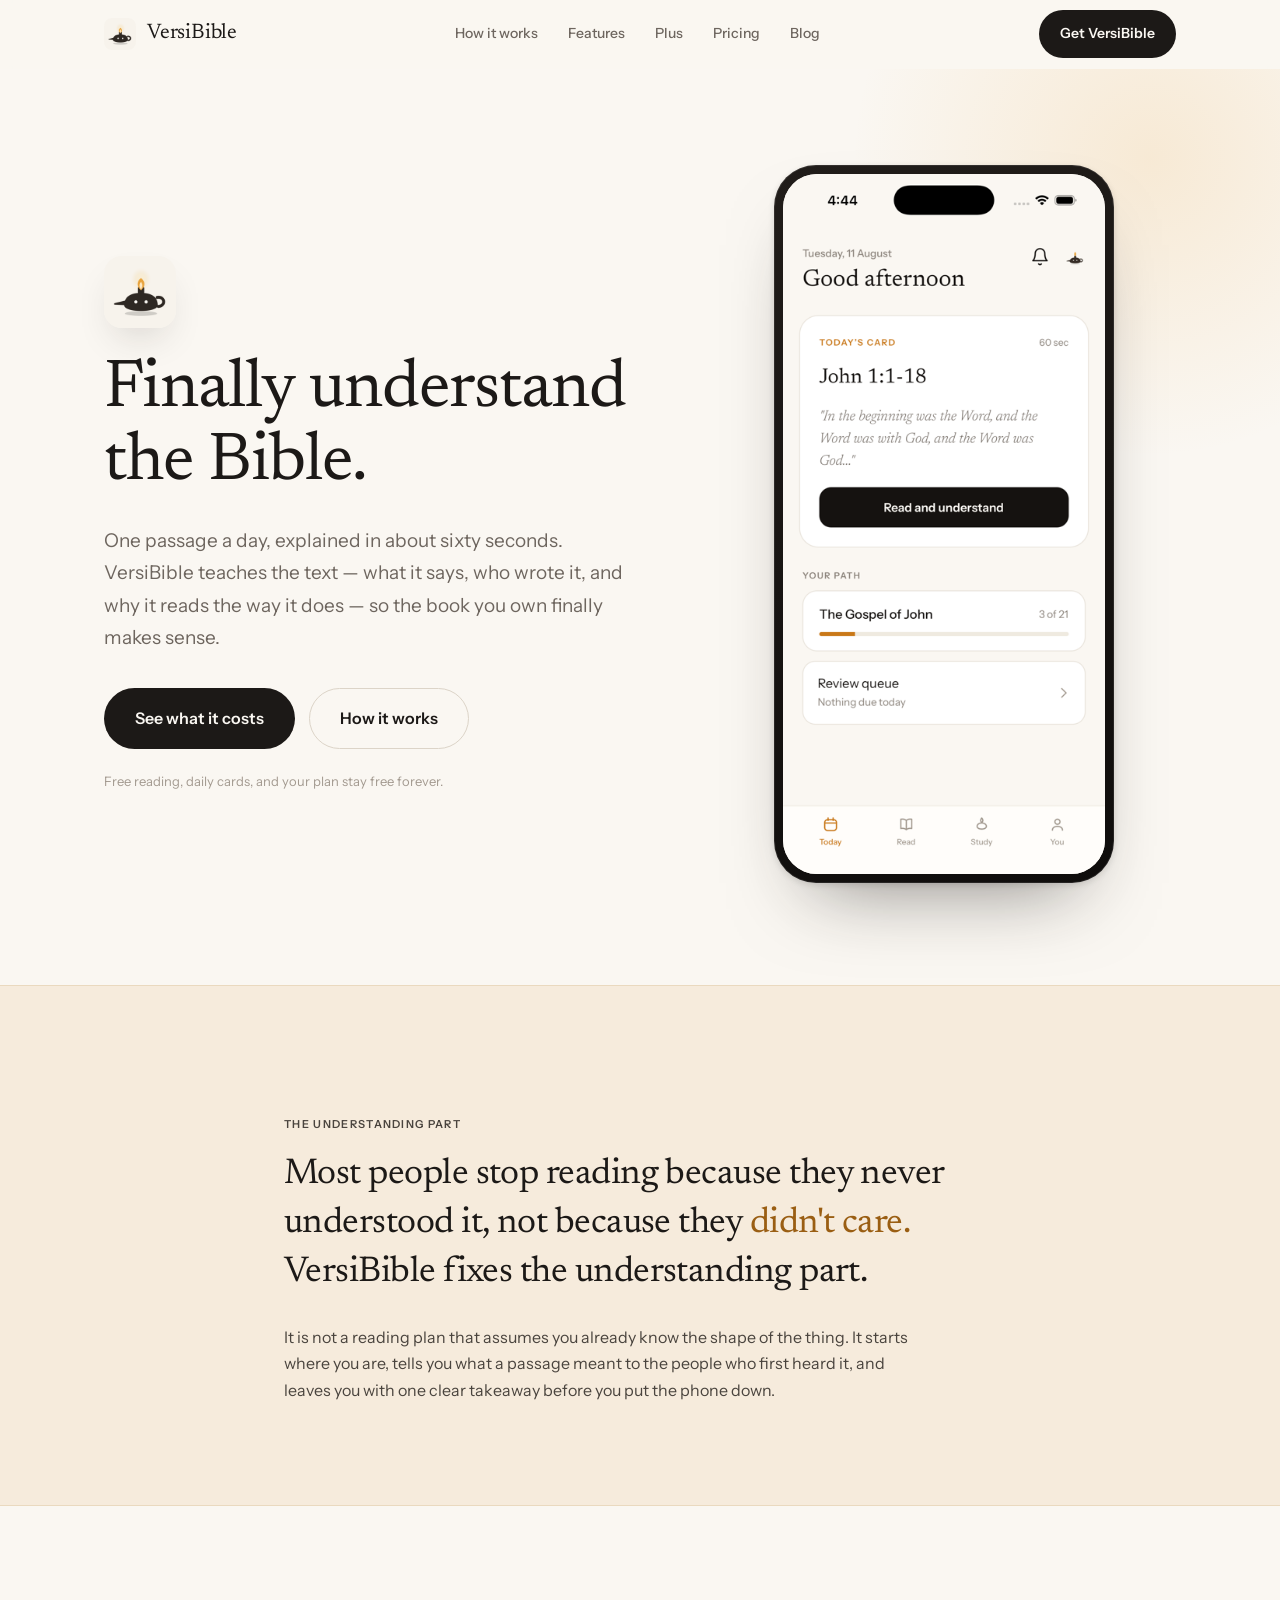
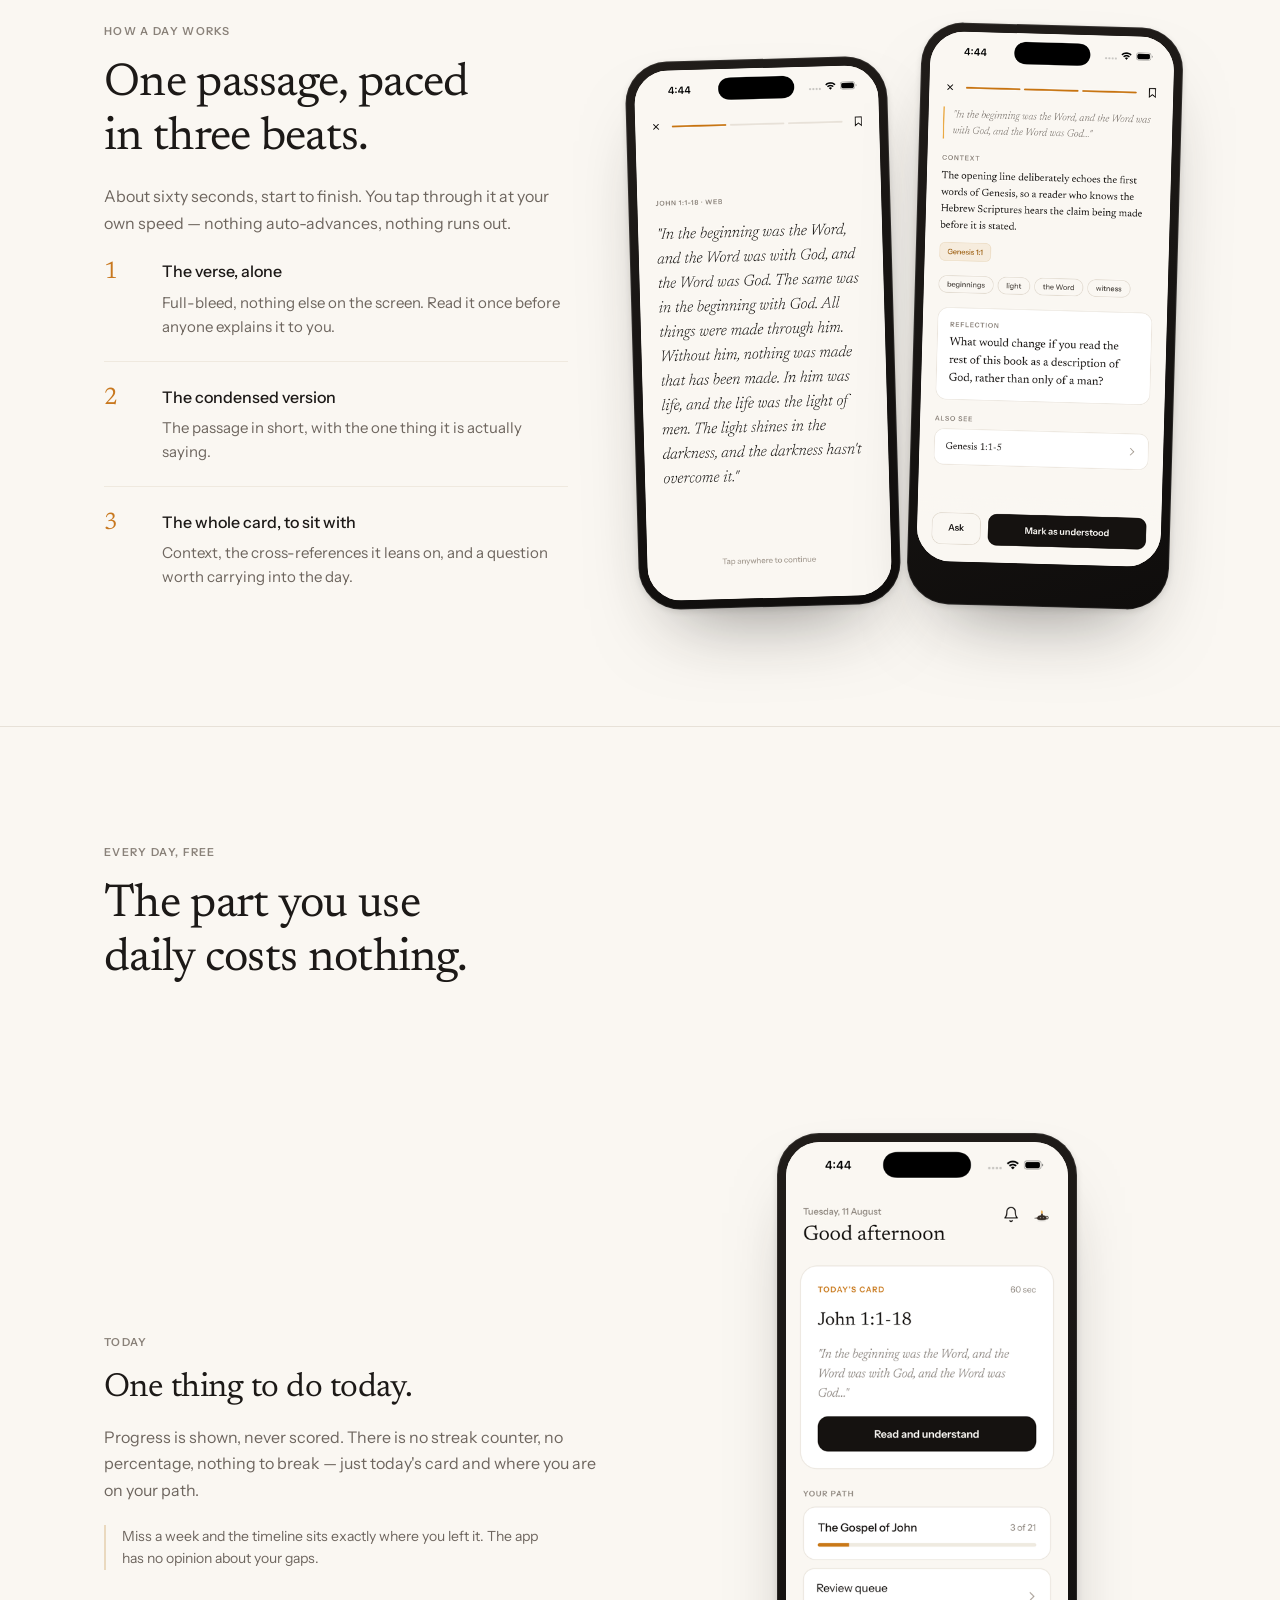
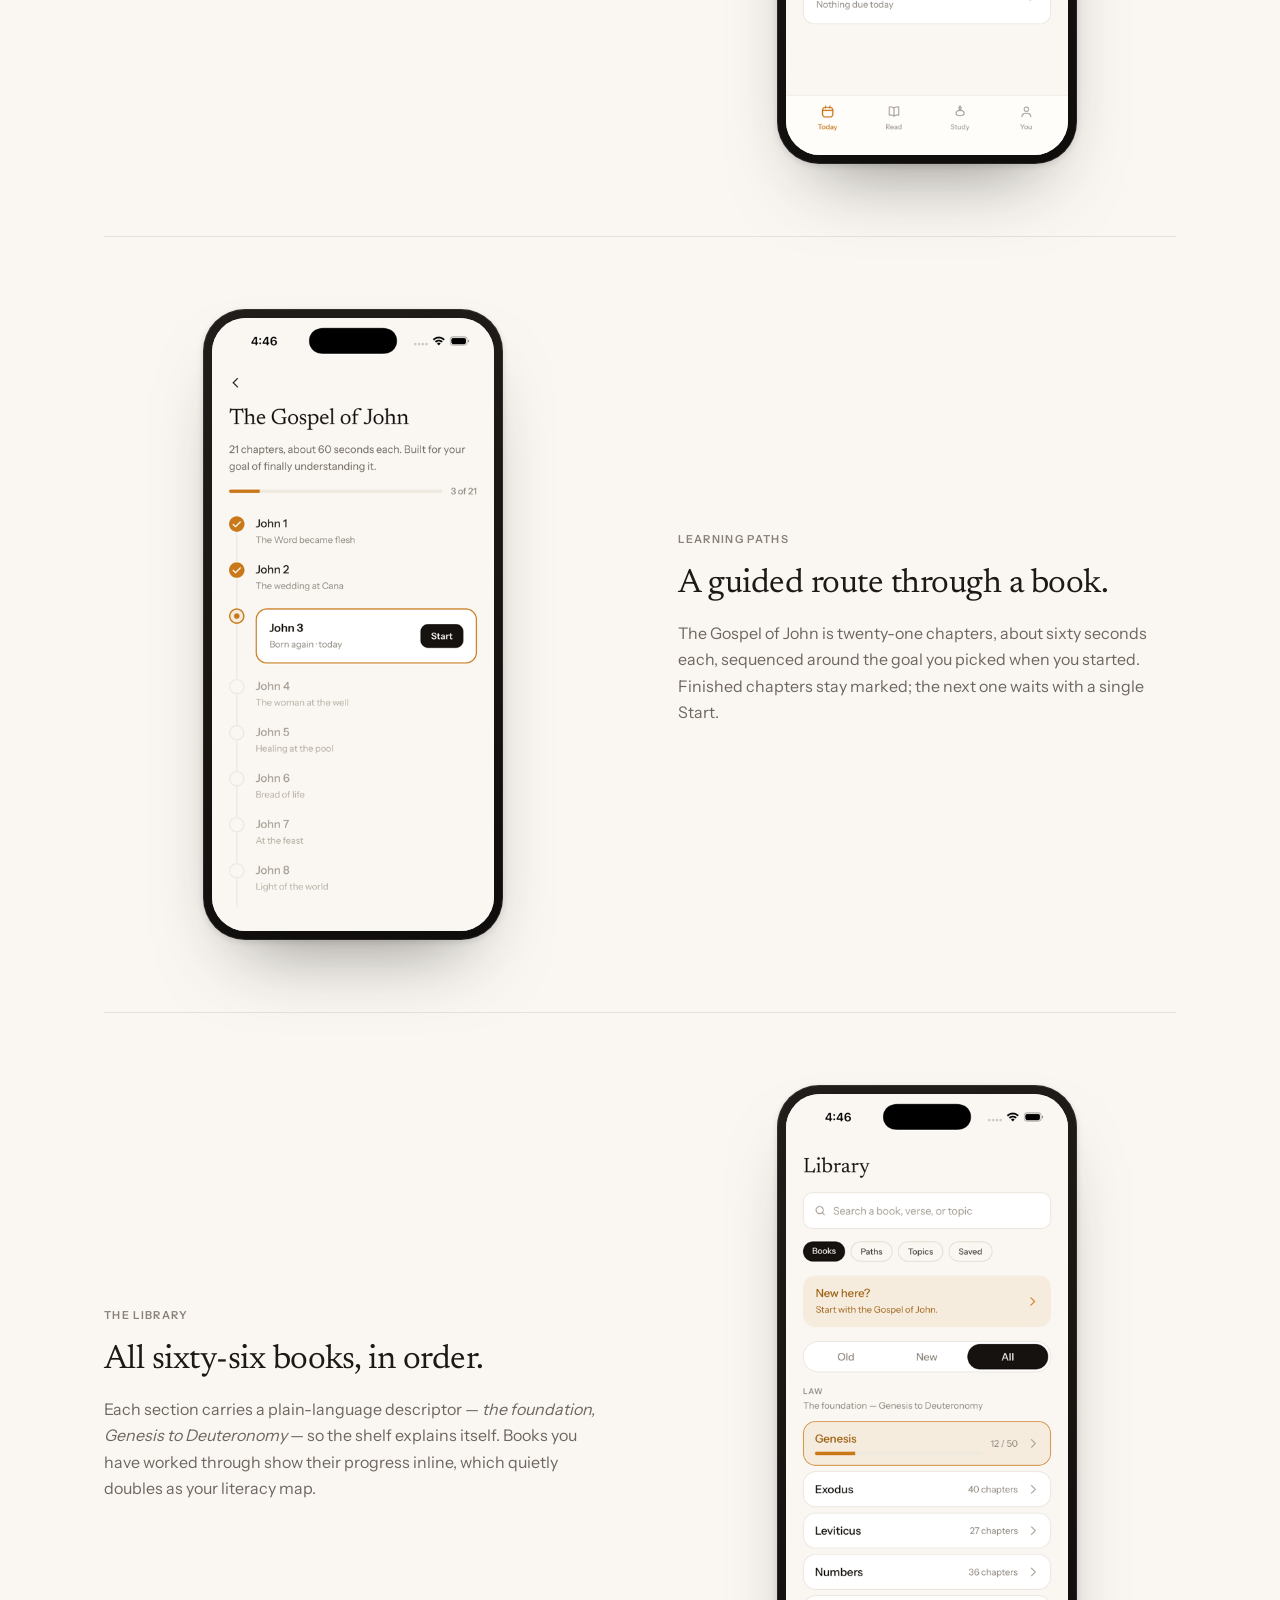
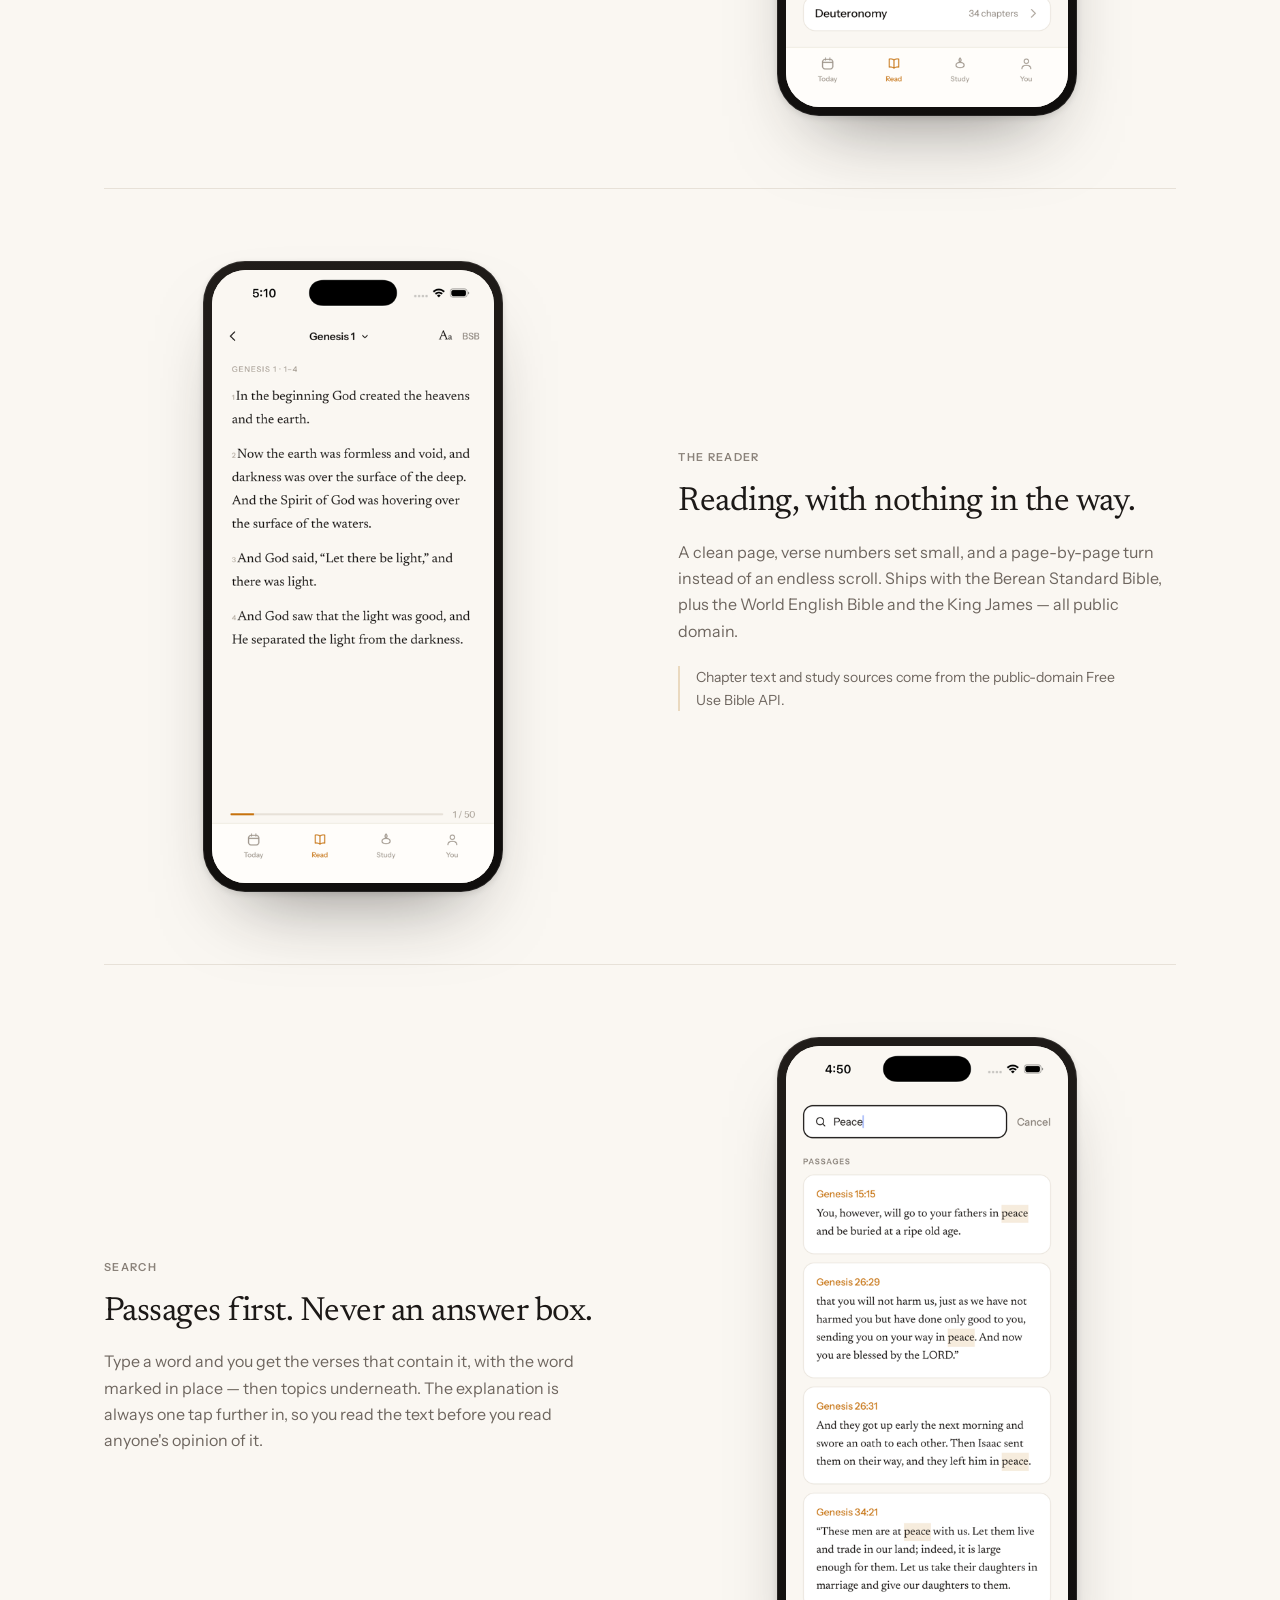
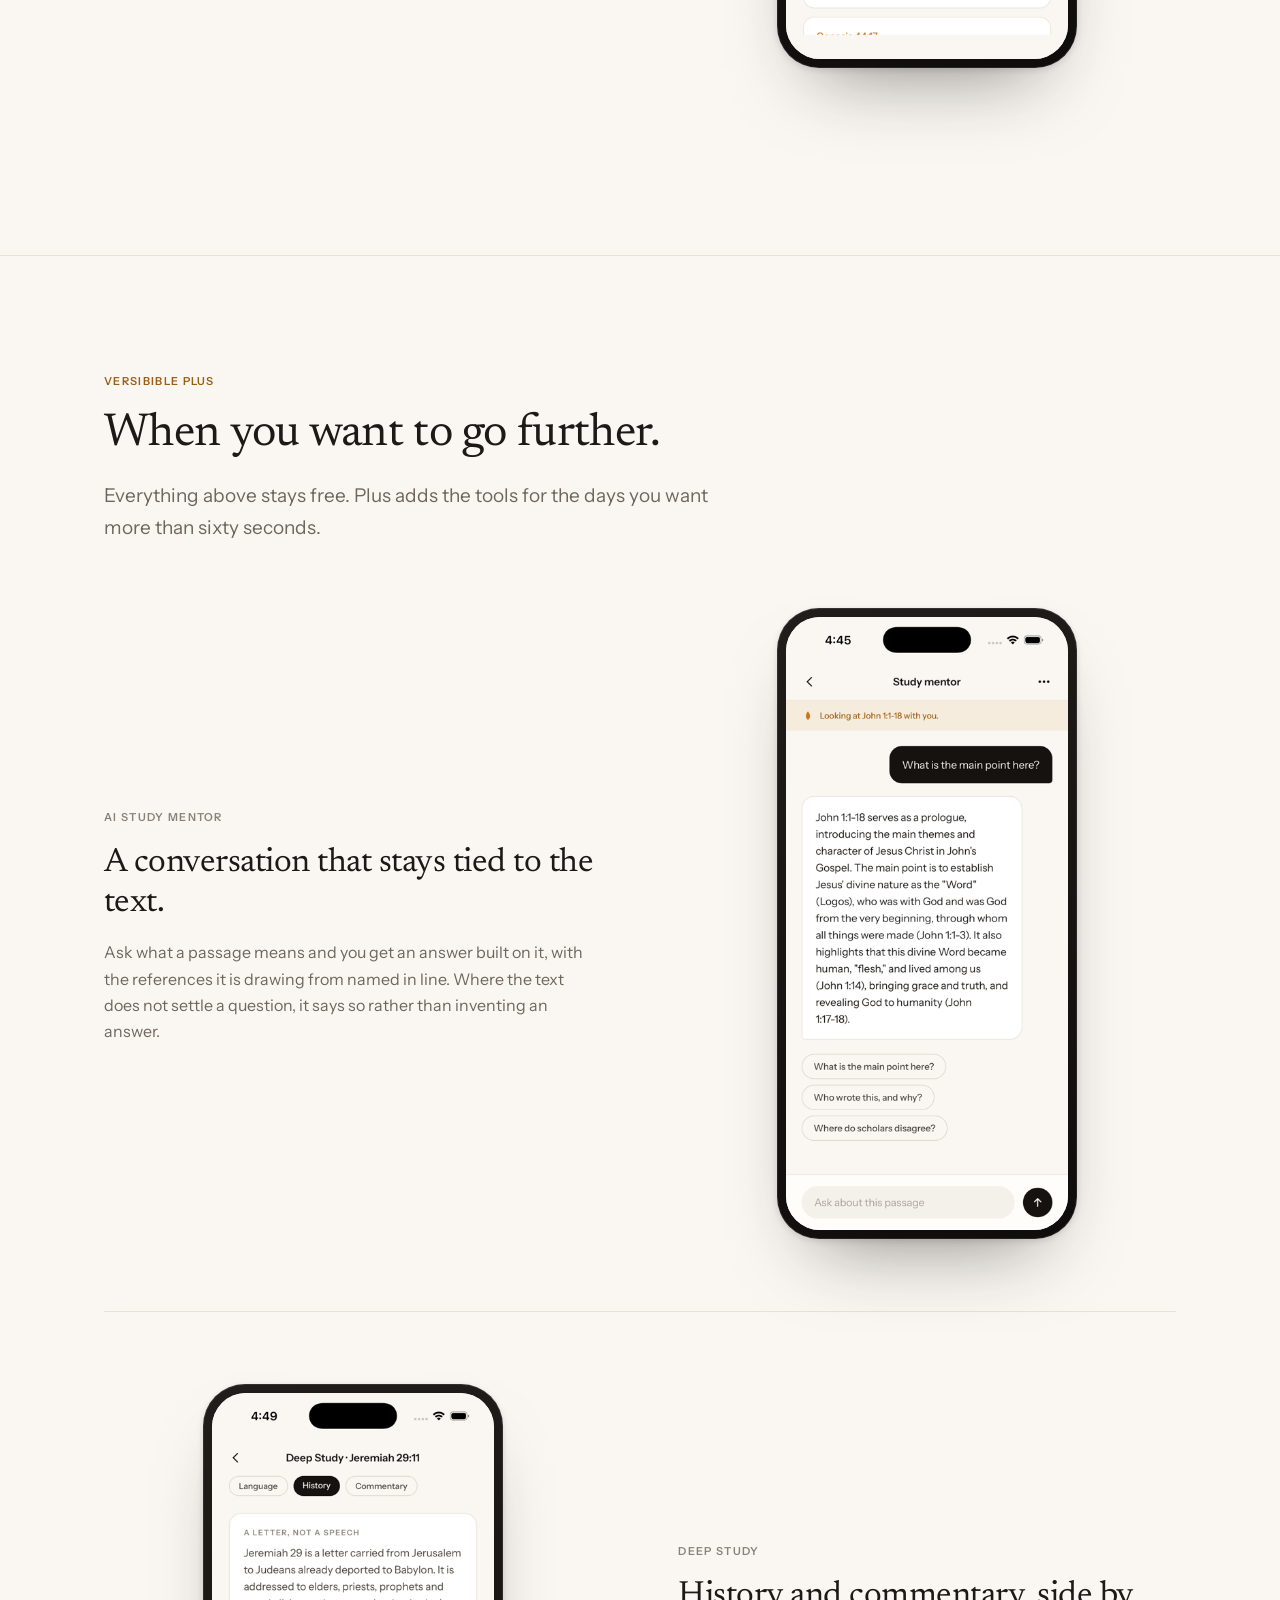
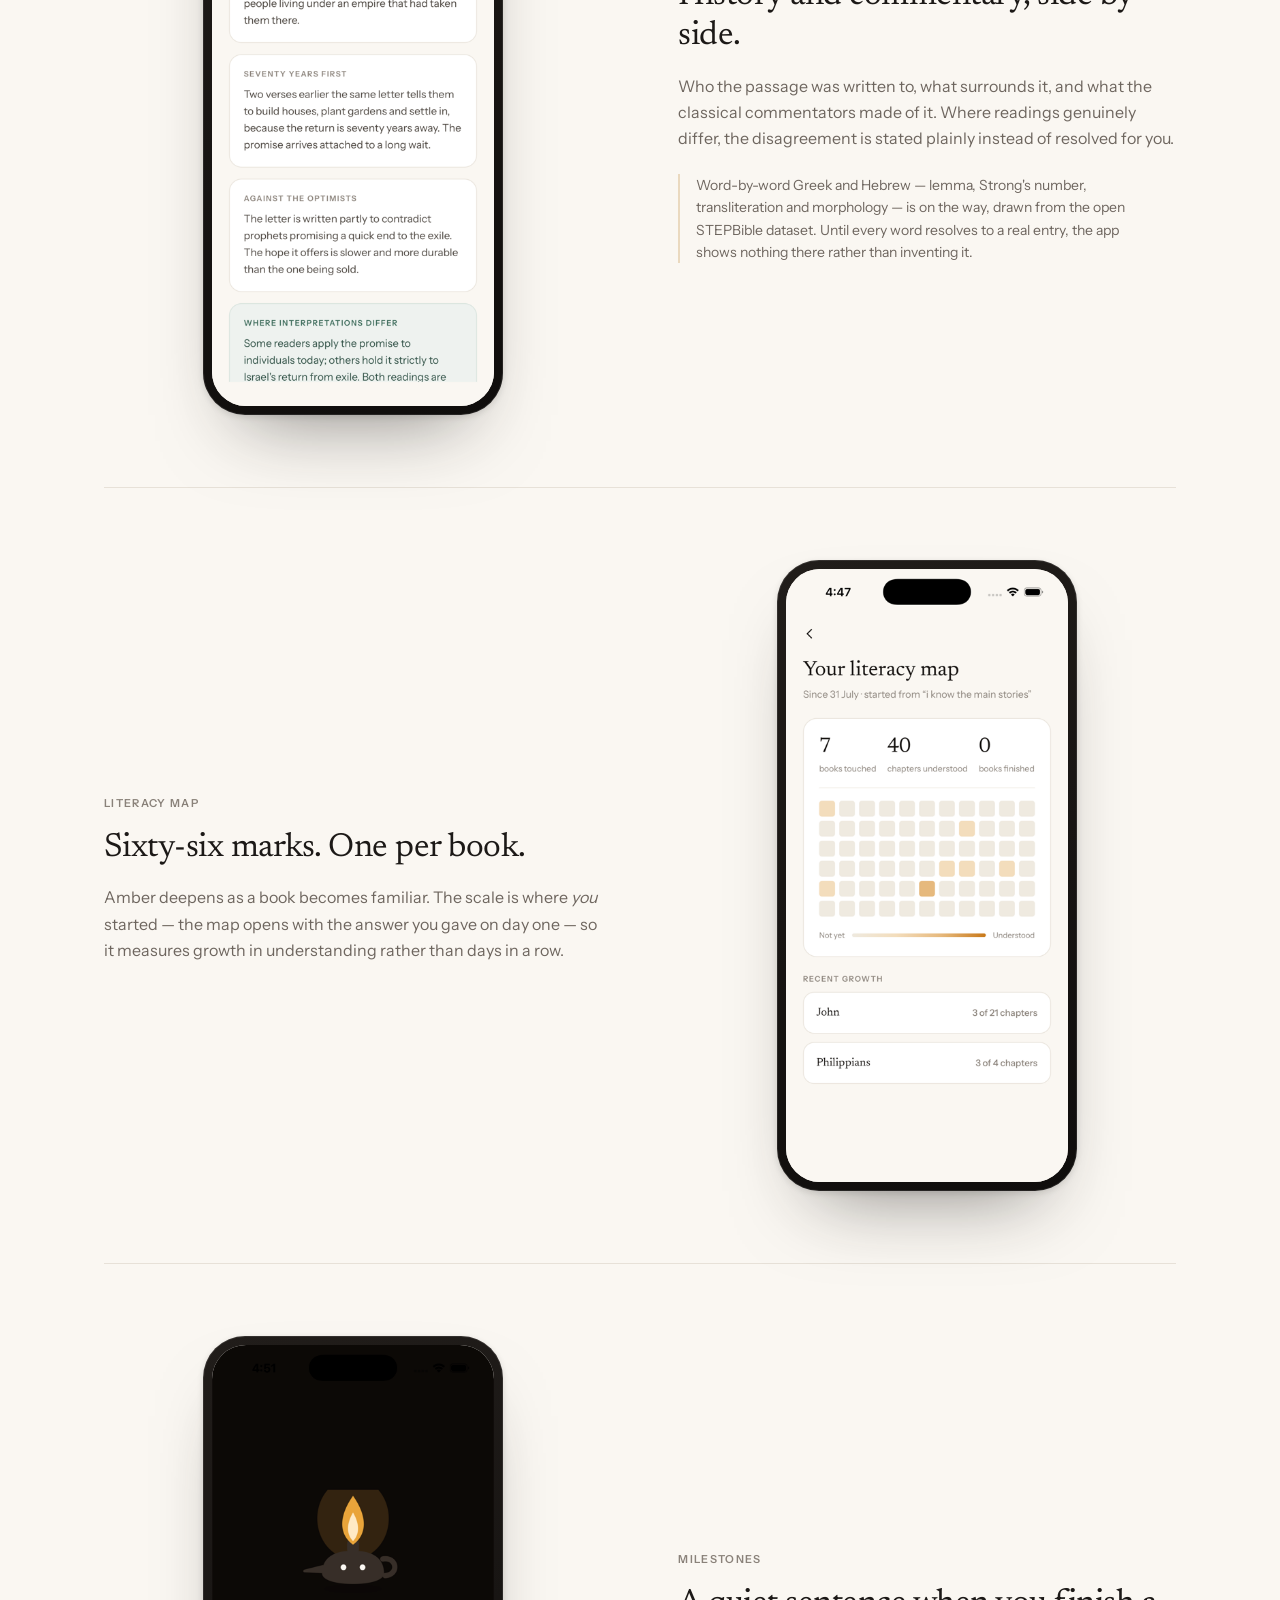
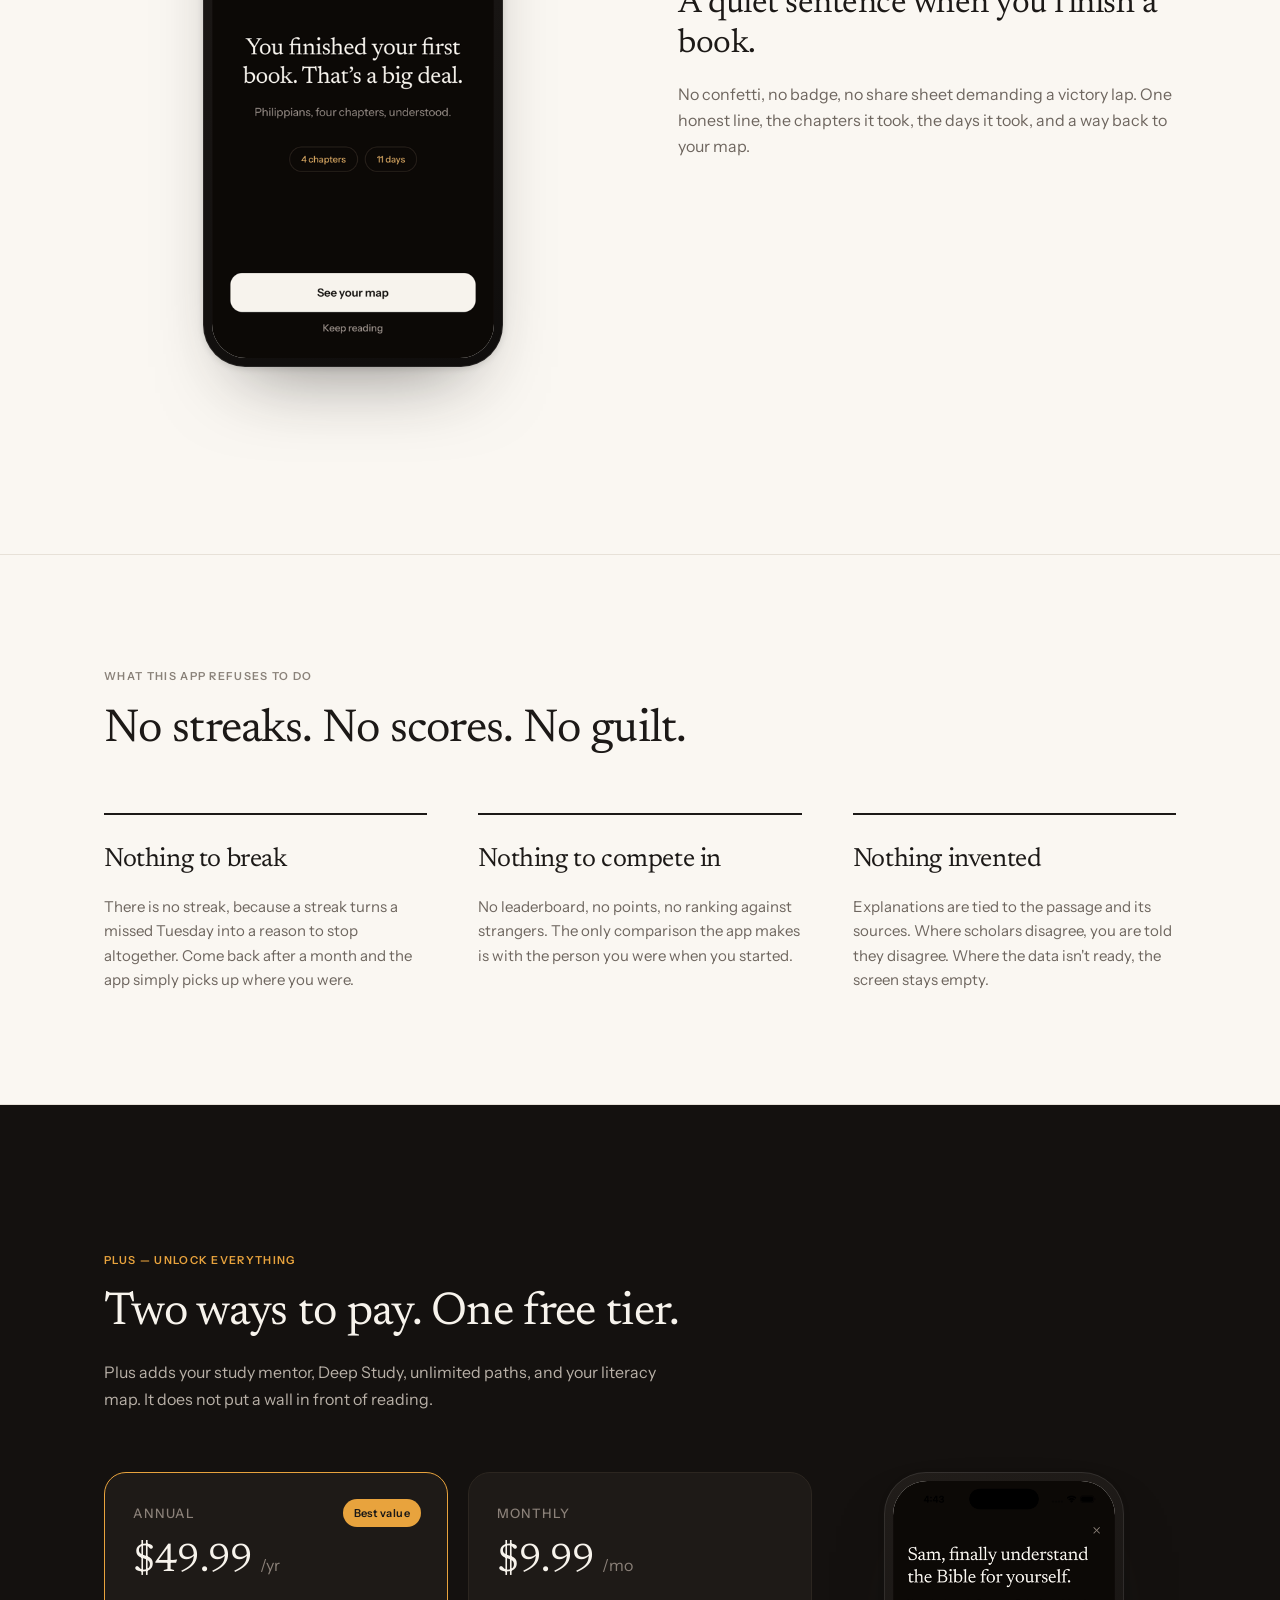
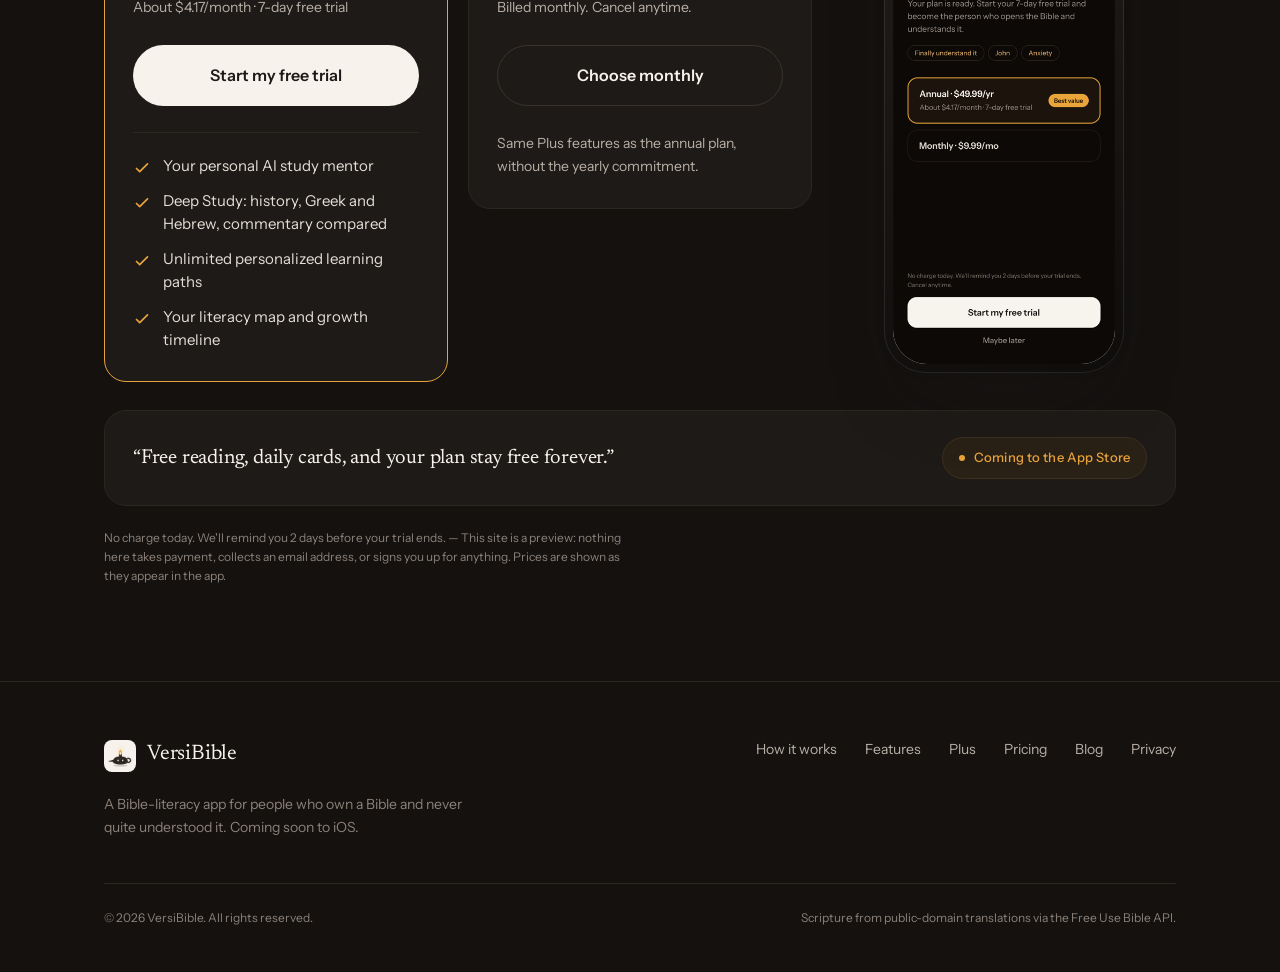
==== commit f4612f98: "Add blog and publish "Shopify Mobile Optimization" Adds blog infrastructure to what was a single-pag" ====
--- a/index.html
+++ b/index.html
@@ -59,6 +59,7 @@
           <a href="#features">Features</a>
           <a href="#deeper">Plus</a>
           <a href="#pricing">Pricing</a>
+          <a href="blog/index.html">Blog</a>
         </nav>
         <a class="btn btn--solid" href="#pricing">Get VersiBible</a>
       </div>
@@ -571,6 +572,7 @@
               <a href="#features">Features</a>
               <a href="#deeper">Plus</a>
               <a href="#pricing">Pricing</a>
+              <a href="blog/index.html">Blog</a>
               <a href="privacy.html">Privacy</a>
             </nav>
           </div>
--- a/styles.css
+++ b/styles.css
@@ -910,3 +910,196 @@
     transform: none;
   }
 }
+
+/* ------------------------------------------------------------ article -- */
+.article {
+  padding: clamp(40px, 6vw, 72px) 0 clamp(56px, 8vw, 100px);
+}
+.article__head,
+.article__body,
+.article__foot {
+  max-width: 44rem;
+  margin-inline: auto;
+}
+.article__head {
+  margin-bottom: clamp(36px, 5vw, 56px);
+}
+.article__meta {
+  display: flex;
+  flex-wrap: wrap;
+  align-items: center;
+  gap: 8px 14px;
+  margin-bottom: 22px;
+  font-size: 12px;
+  font-weight: 500;
+  letter-spacing: 0.06em;
+  text-transform: uppercase;
+  color: var(--subtle);
+}
+.article__meta .dot {
+  width: 3px;
+  height: 3px;
+  border-radius: 50%;
+  background: var(--border-strong);
+}
+.article h1 {
+  font-family: var(--serif);
+  font-weight: 400;
+  font-size: clamp(2.05rem, 4.6vw, 3rem);
+  line-height: 1.14;
+  letter-spacing: -0.015em;
+  text-wrap: balance;
+  margin-bottom: 22px;
+}
+.article__lede {
+  font-size: clamp(1.0625rem, 1.5vw, 1.1875rem);
+  line-height: 1.7;
+  color: var(--muted);
+}
+.article__body {
+  font-size: 17px;
+  line-height: 1.75;
+  color: var(--body);
+}
+.article__body > * + * {
+  margin-top: 22px;
+}
+.article__body h2 {
+  font-family: var(--serif);
+  font-weight: 400;
+  font-size: clamp(1.45rem, 2.8vw, 1.85rem);
+  line-height: 1.24;
+  letter-spacing: -0.015em;
+  color: var(--ink);
+  margin-top: clamp(44px, 5vw, 60px);
+  padding-top: 4px;
+}
+.article__body h2 + p {
+  margin-top: 16px;
+}
+.article__body strong {
+  color: var(--ink);
+  font-weight: 600;
+}
+.article__body em {
+  font-style: italic;
+}
+.article__body a {
+  color: var(--amber-text);
+  text-decoration: underline;
+  text-decoration-thickness: 1px;
+  text-underline-offset: 3px;
+  transition: color 0.2s ease;
+}
+.article__body a:hover {
+  color: var(--amber);
+}
+.article__body ul {
+  display: grid;
+  gap: 14px;
+}
+.article__body li {
+  display: grid;
+  grid-template-columns: 14px 1fr;
+  gap: 14px;
+}
+.article__body li::before {
+  content: '';
+  width: 12px;
+  height: 1px;
+  background: var(--amber);
+  margin-top: 15px;
+}
+.article__body ol {
+  counter-reset: step;
+  display: grid;
+  gap: 14px;
+  padding: 0;
+  list-style: none;
+}
+.article__body ol li {
+  counter-increment: step;
+  grid-template-columns: 22px 1fr;
+}
+.article__body ol li::before {
+  content: counter(step) '.';
+  width: auto;
+  height: auto;
+  background: none;
+  margin-top: 0;
+  font-family: var(--serif);
+  color: var(--amber);
+}
+.article__foot {
+  margin-top: clamp(48px, 6vw, 72px);
+  padding-top: 28px;
+  border-top: 1px solid var(--border);
+  display: flex;
+  flex-wrap: wrap;
+  gap: 16px 24px;
+  align-items: center;
+  justify-content: space-between;
+}
+.article__tags {
+  display: flex;
+  flex-wrap: wrap;
+  gap: 8px;
+}
+.article__tags span {
+  font-size: 12px;
+  color: var(--subtle);
+  border: 1px solid var(--border);
+  border-radius: var(--r-chip);
+  padding: 5px 12px;
+}
+
+/* --------------------------------------------------------- post list -- */
+.post-list {
+  display: grid;
+  gap: 1px;
+  background: var(--border);
+  border-block: 1px solid var(--border);
+  margin-top: clamp(32px, 4vw, 48px);
+}
+.post-list article {
+  background: var(--paper);
+  padding: 30px 0;
+}
+.post-list a {
+  text-decoration: none;
+  display: block;
+}
+.post-list time {
+  font-size: 12px;
+  font-weight: 500;
+  letter-spacing: 0.06em;
+  text-transform: uppercase;
+  color: var(--subtle);
+}
+.post-list h2 {
+  font-family: var(--serif);
+  font-weight: 400;
+  font-size: clamp(1.4rem, 2.6vw, 1.75rem);
+  line-height: 1.22;
+  letter-spacing: -0.015em;
+  color: var(--ink);
+  margin: 10px 0;
+  transition: color 0.2s ease;
+}
+.post-list a:hover h2 {
+  color: var(--amber-text);
+}
+.post-list p {
+  color: var(--muted);
+  font-size: 15px;
+  line-height: 1.6;
+  max-width: 42em;
+}
+.article__body code {
+  font-family: ui-monospace, SFMono-Regular, Menlo, monospace;
+  font-size: 0.9em;
+  background: var(--glow);
+  border: 1px solid var(--glow-border);
+  border-radius: 5px;
+  padding: 1px 5px;
+}
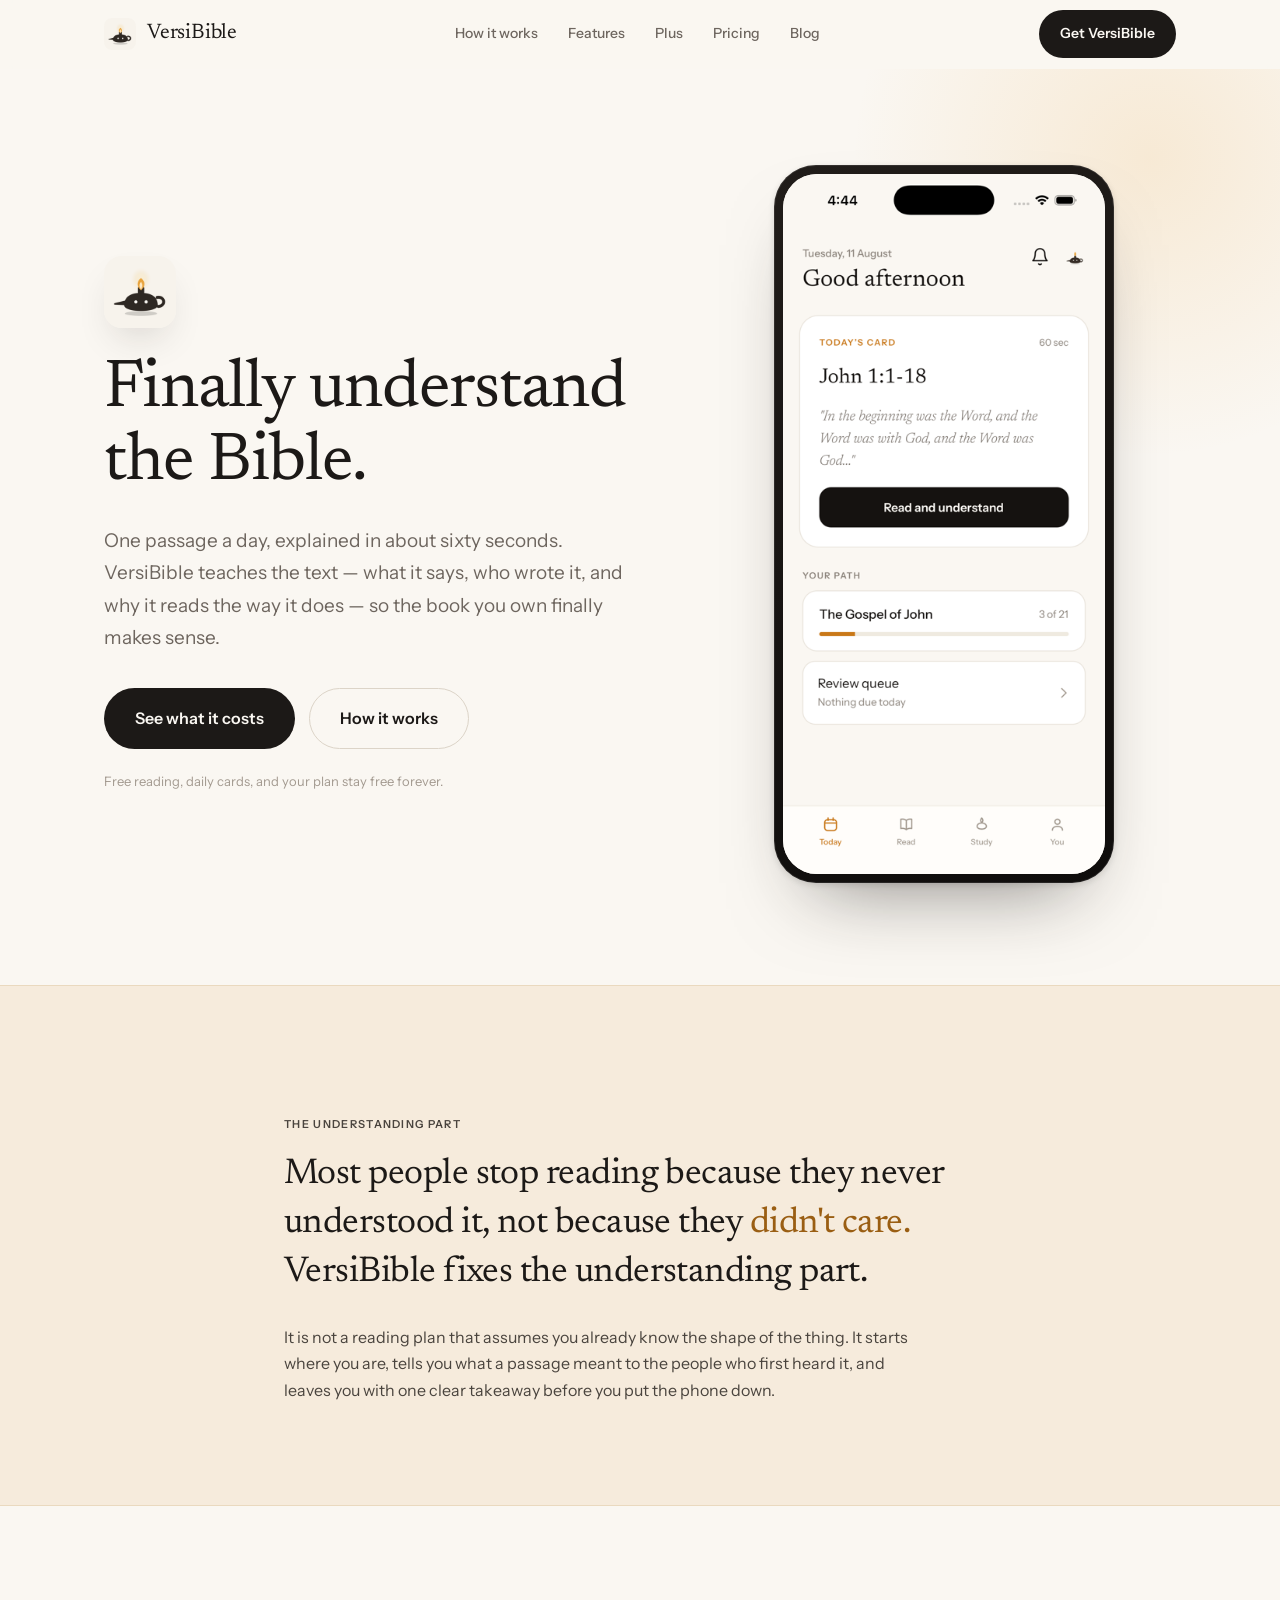
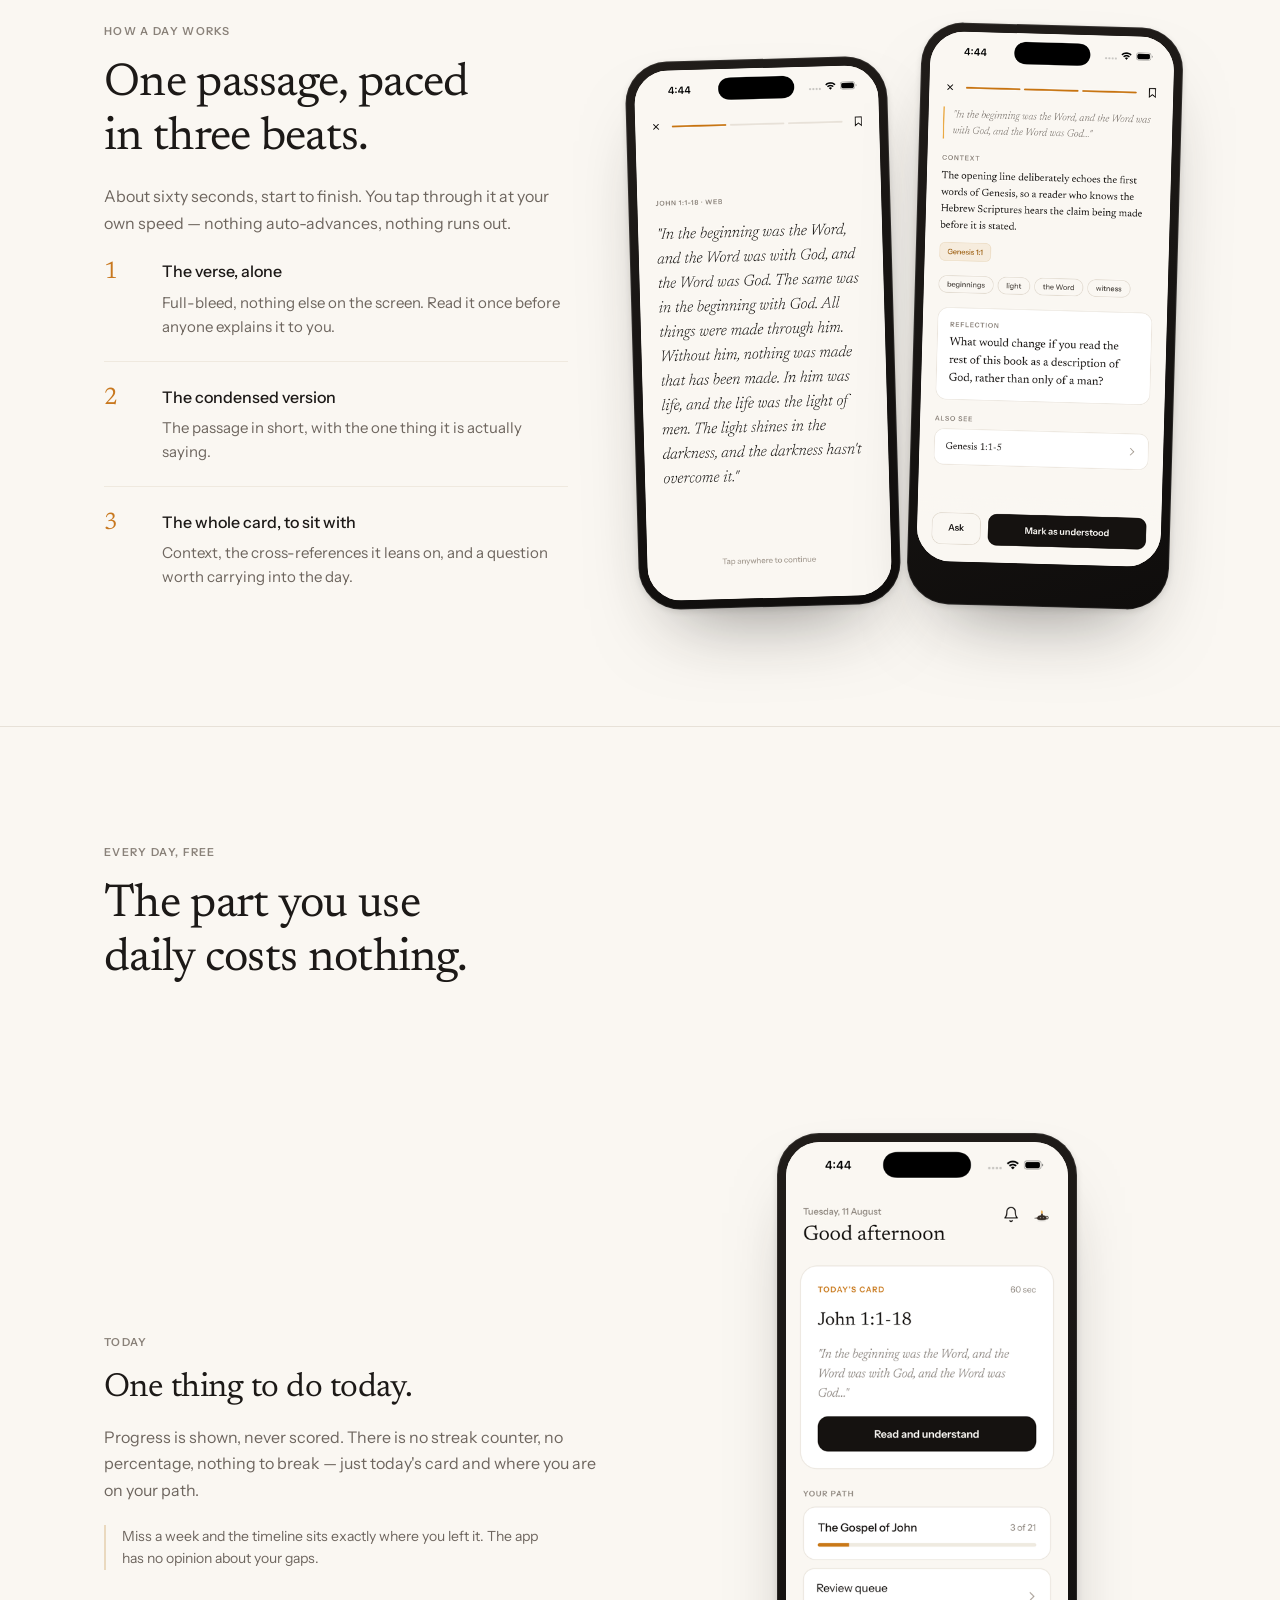
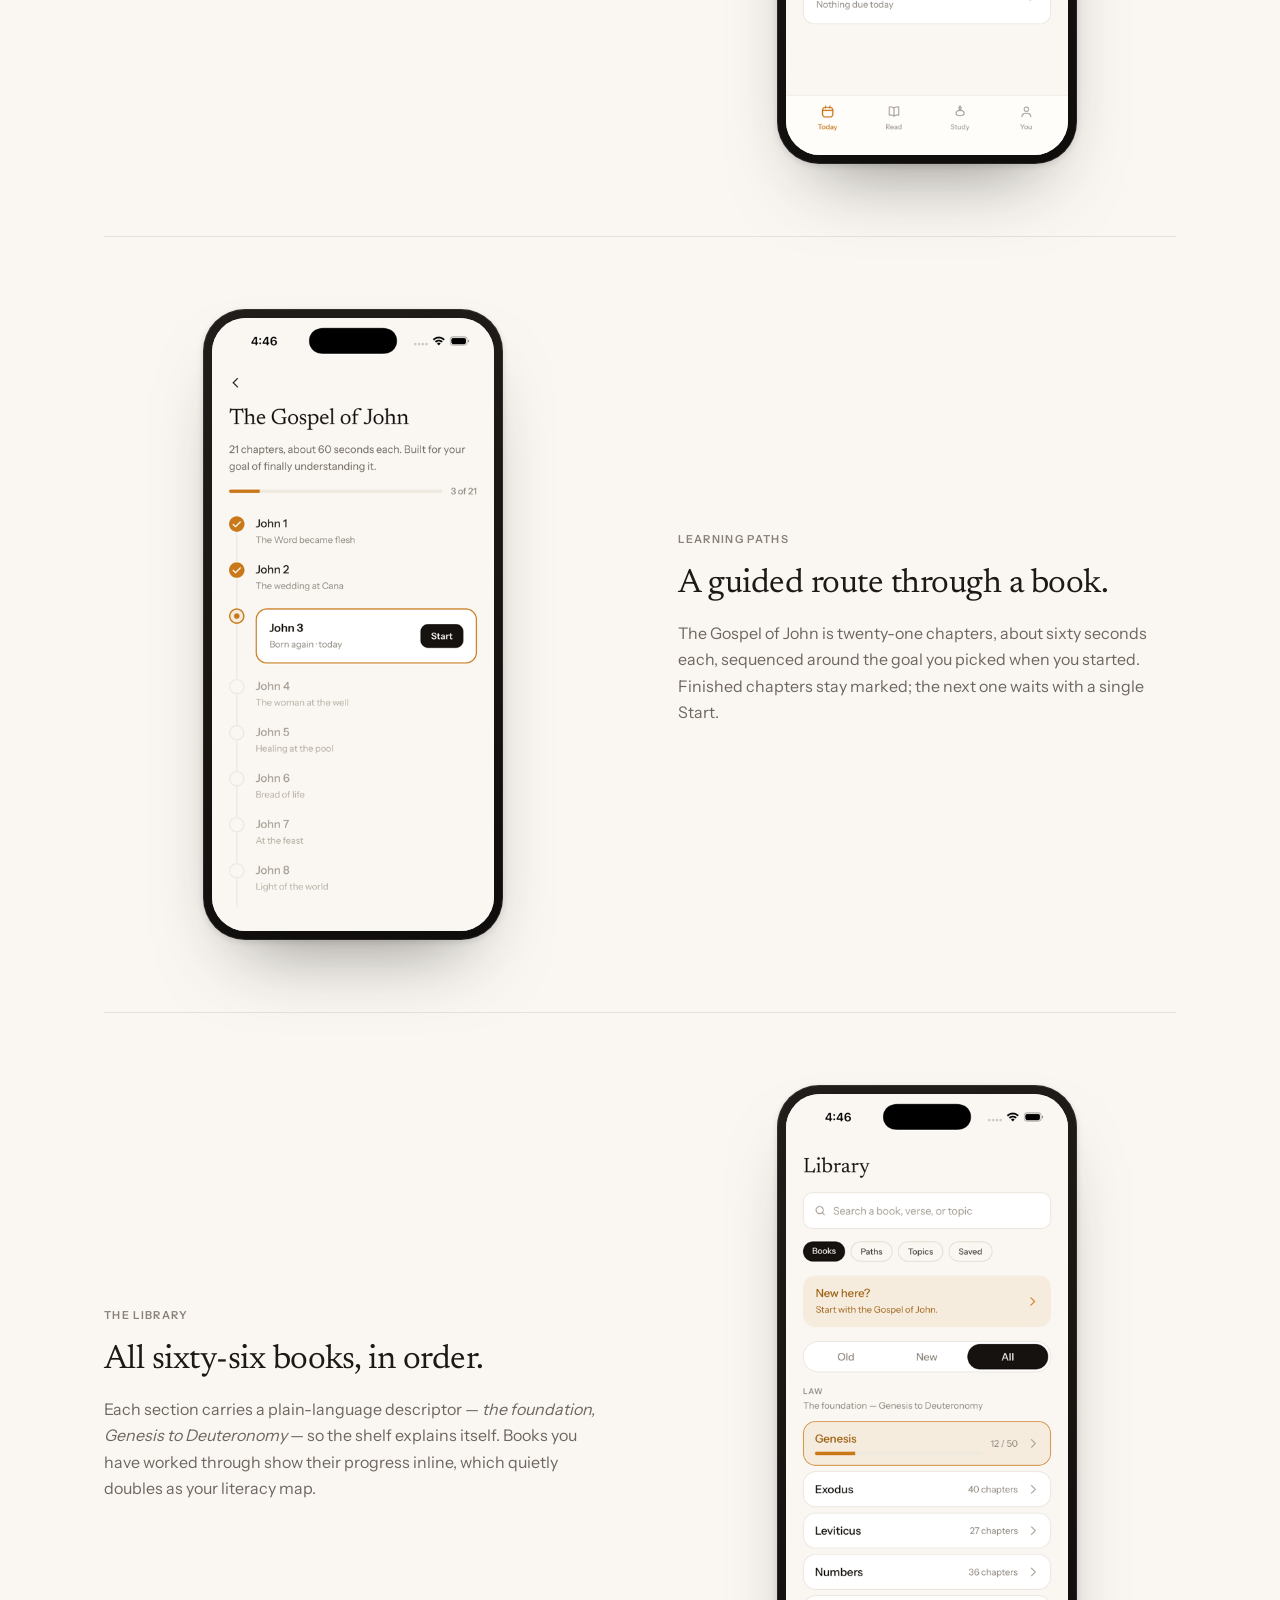
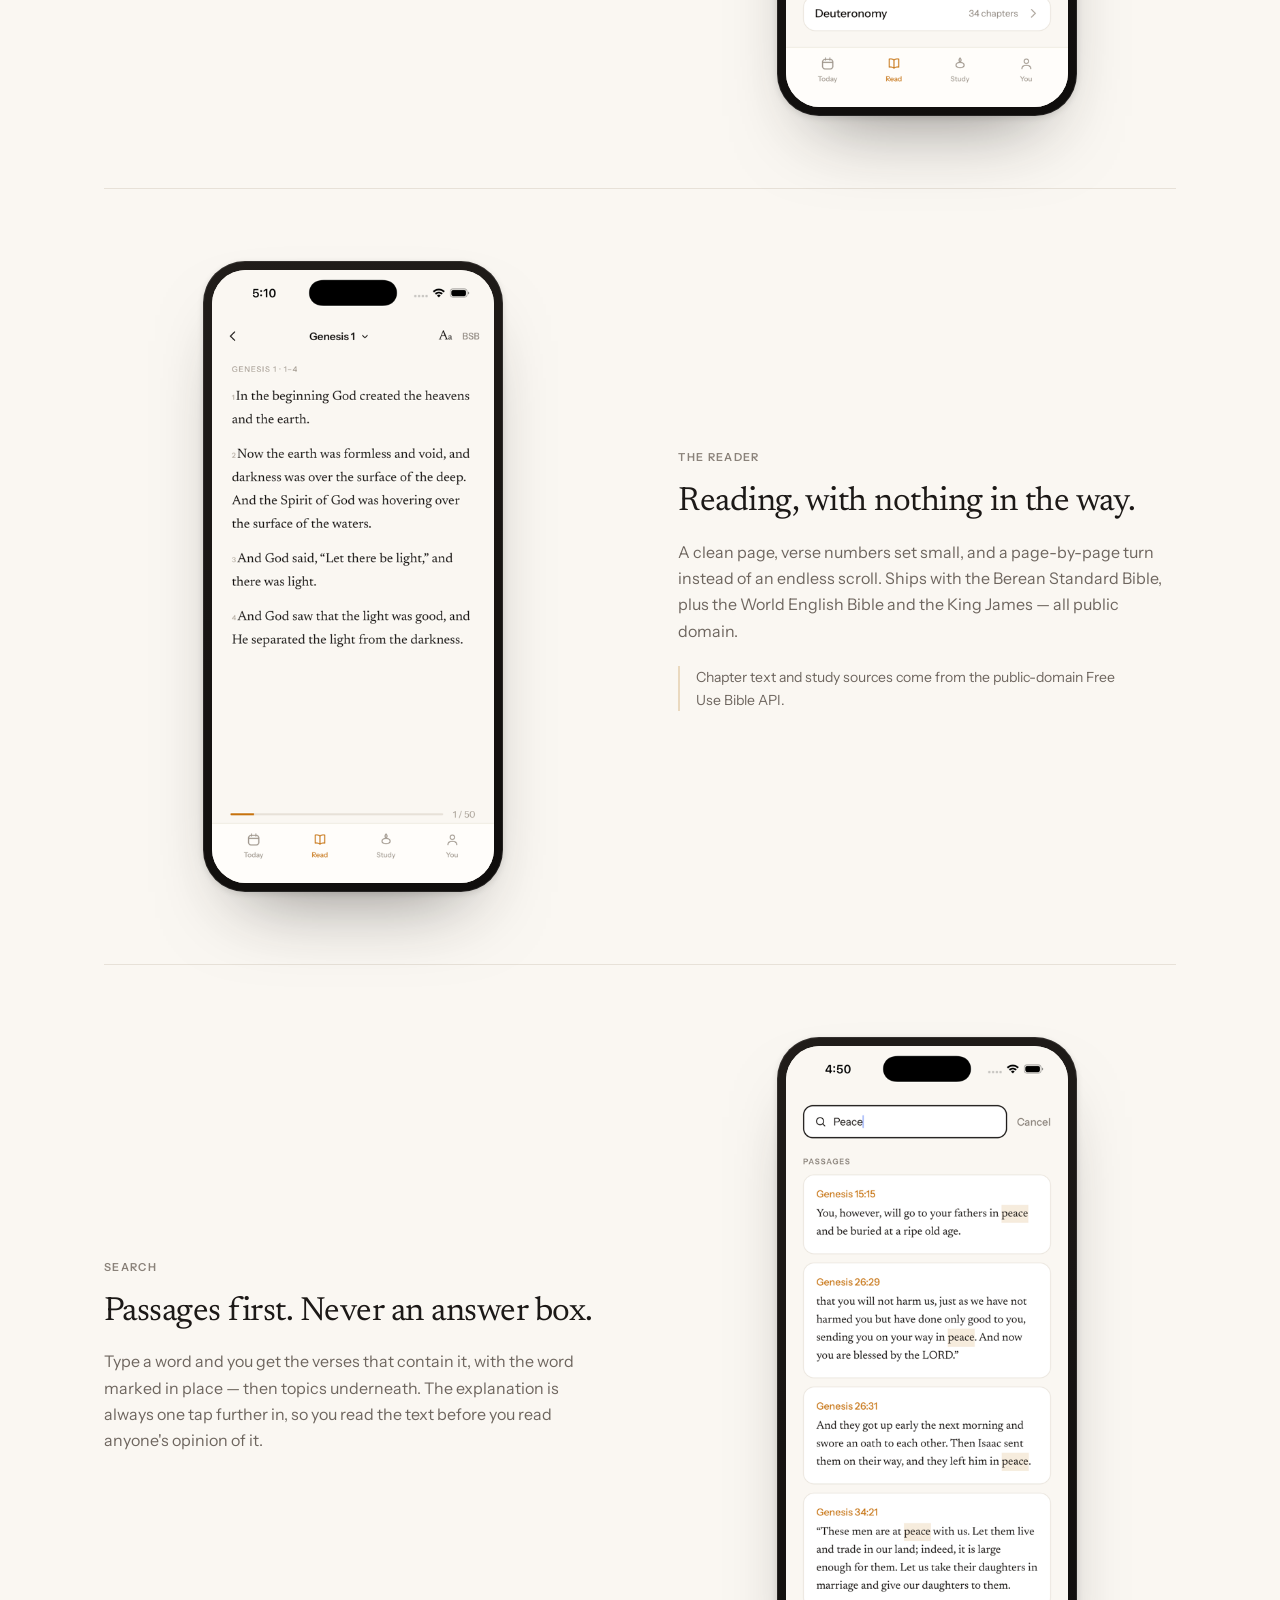
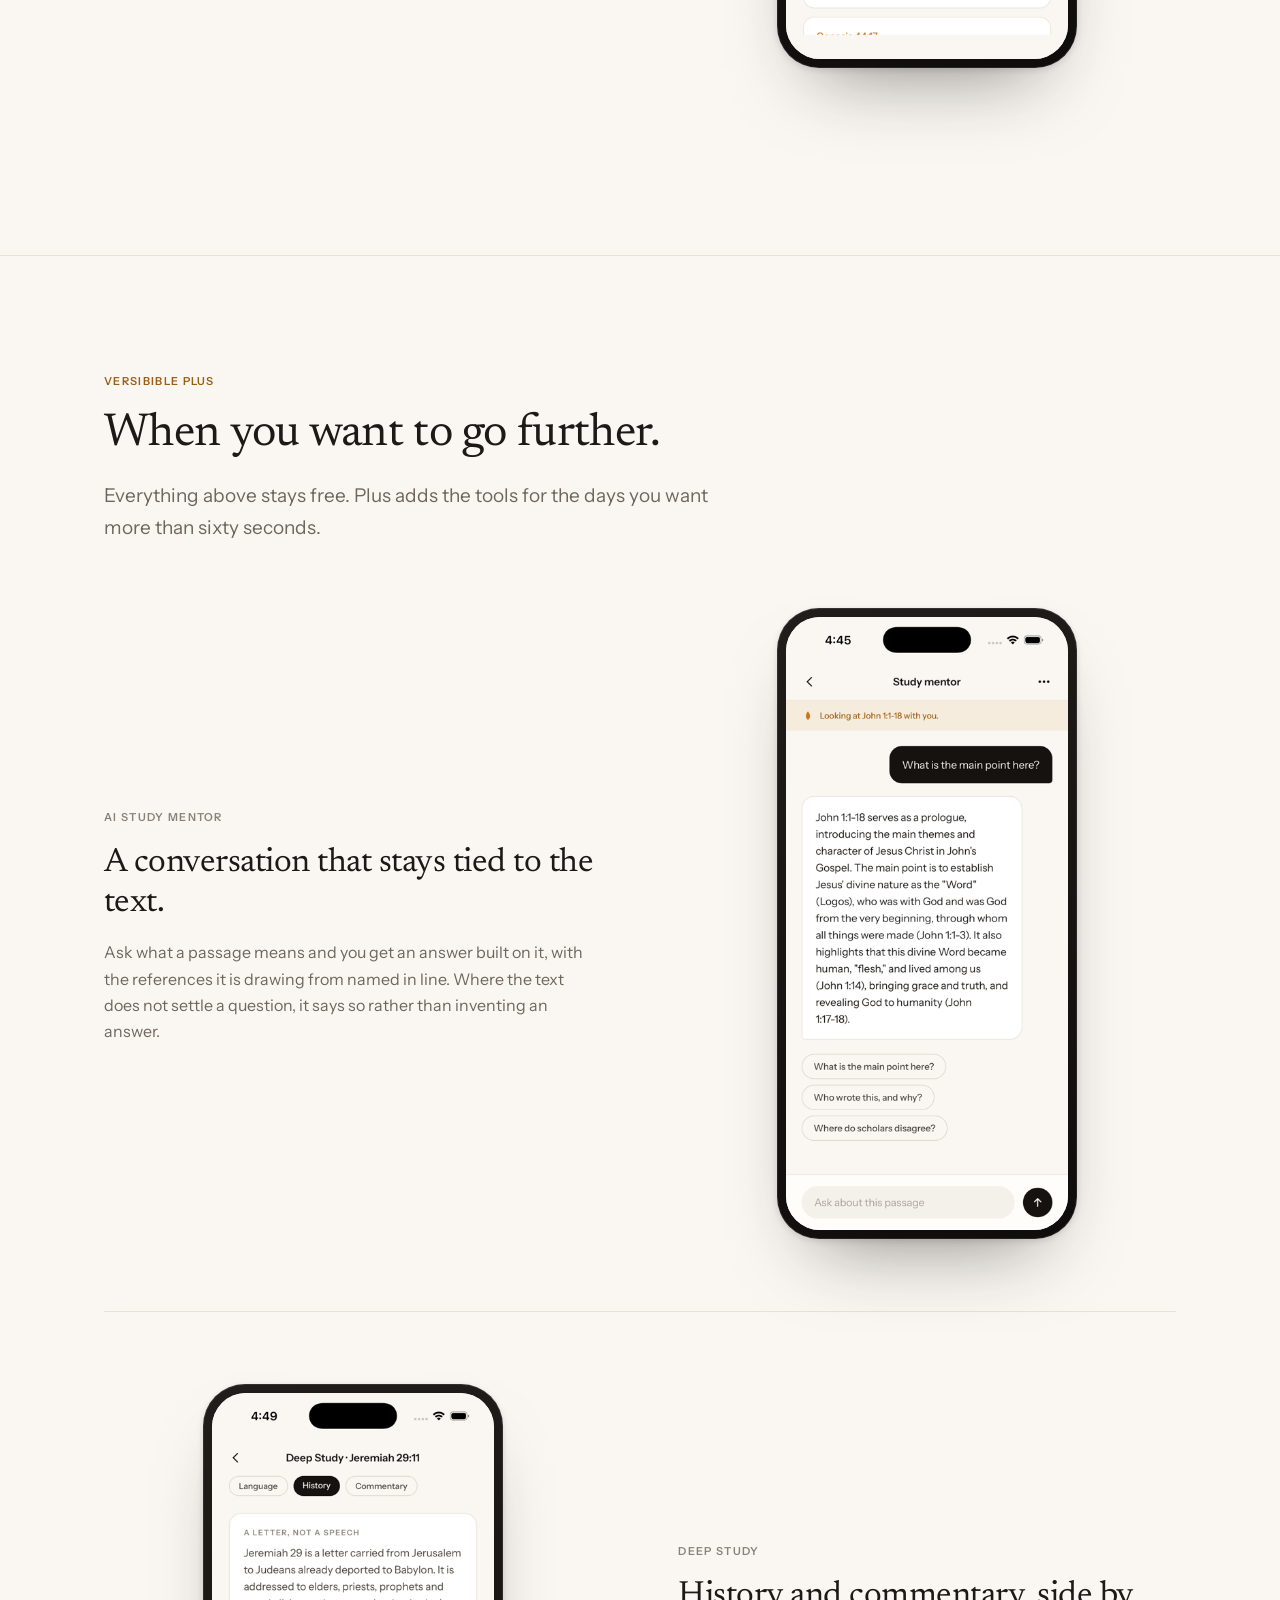
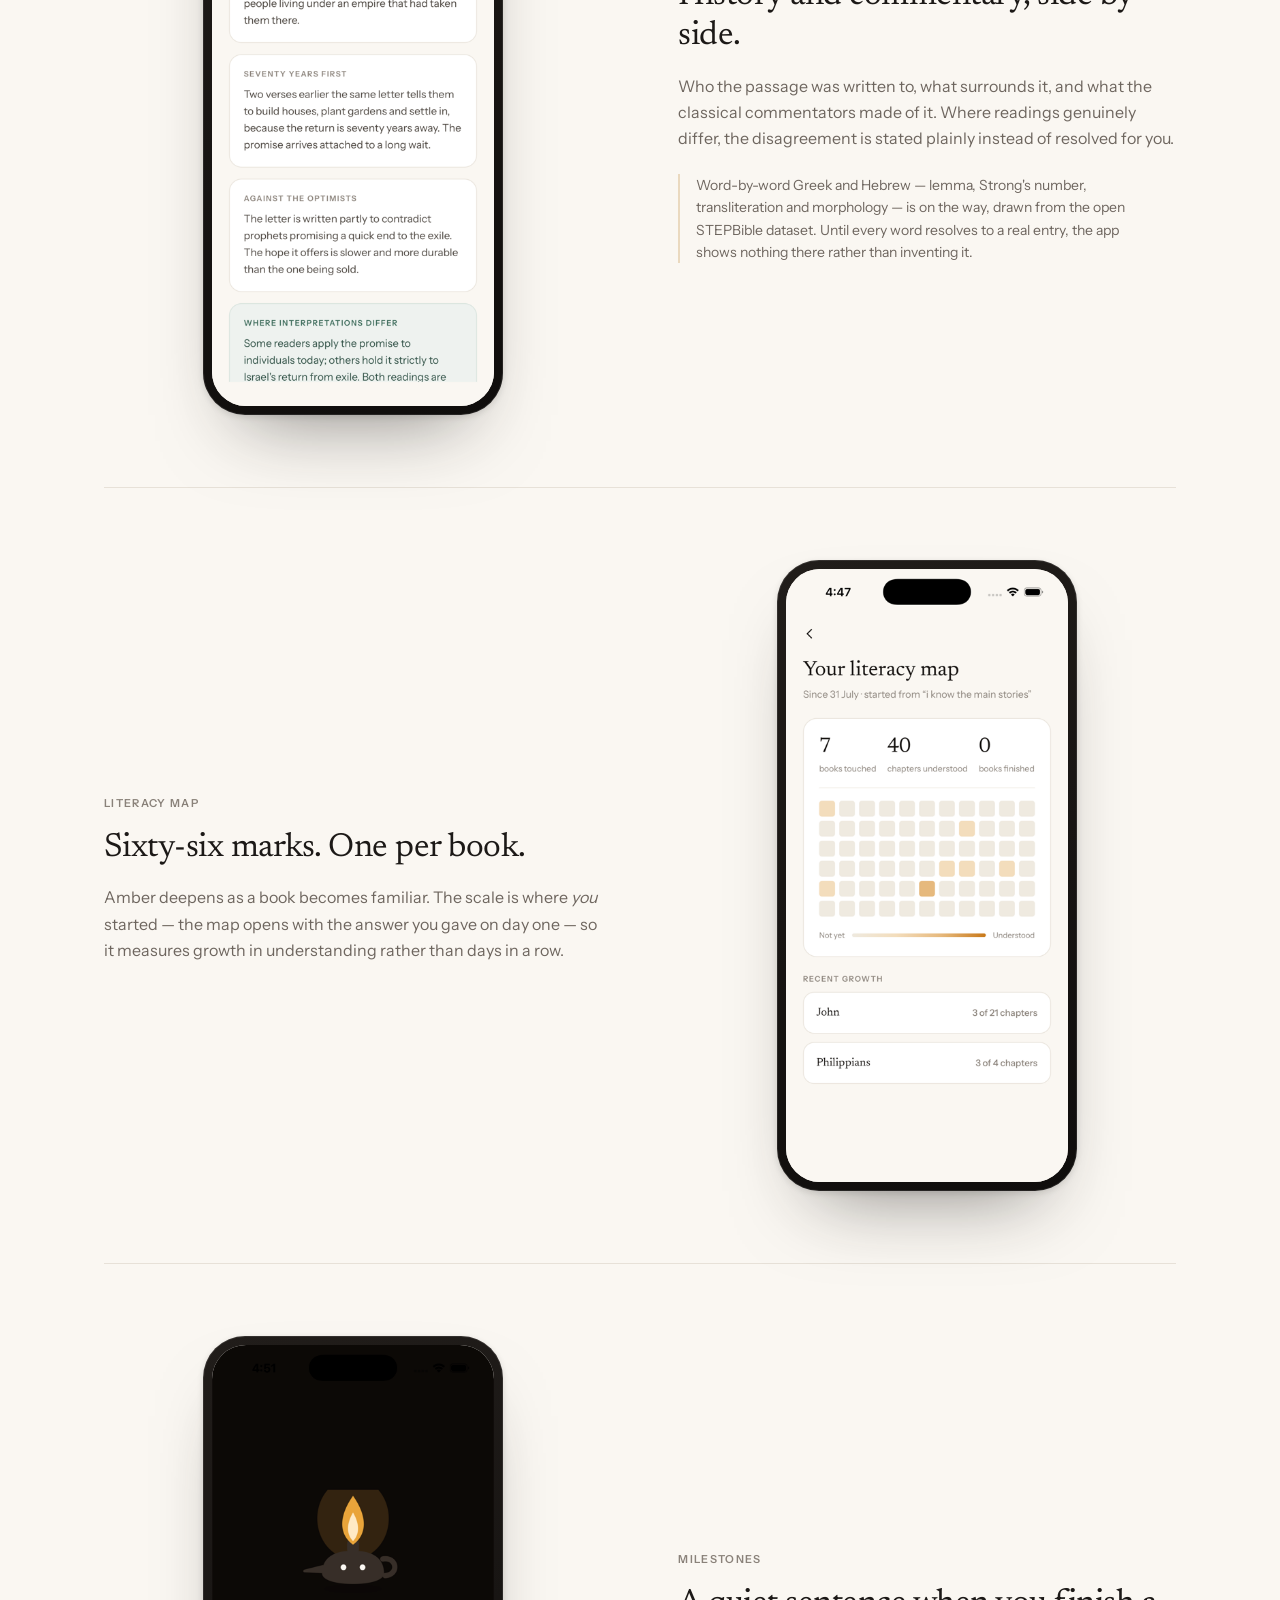
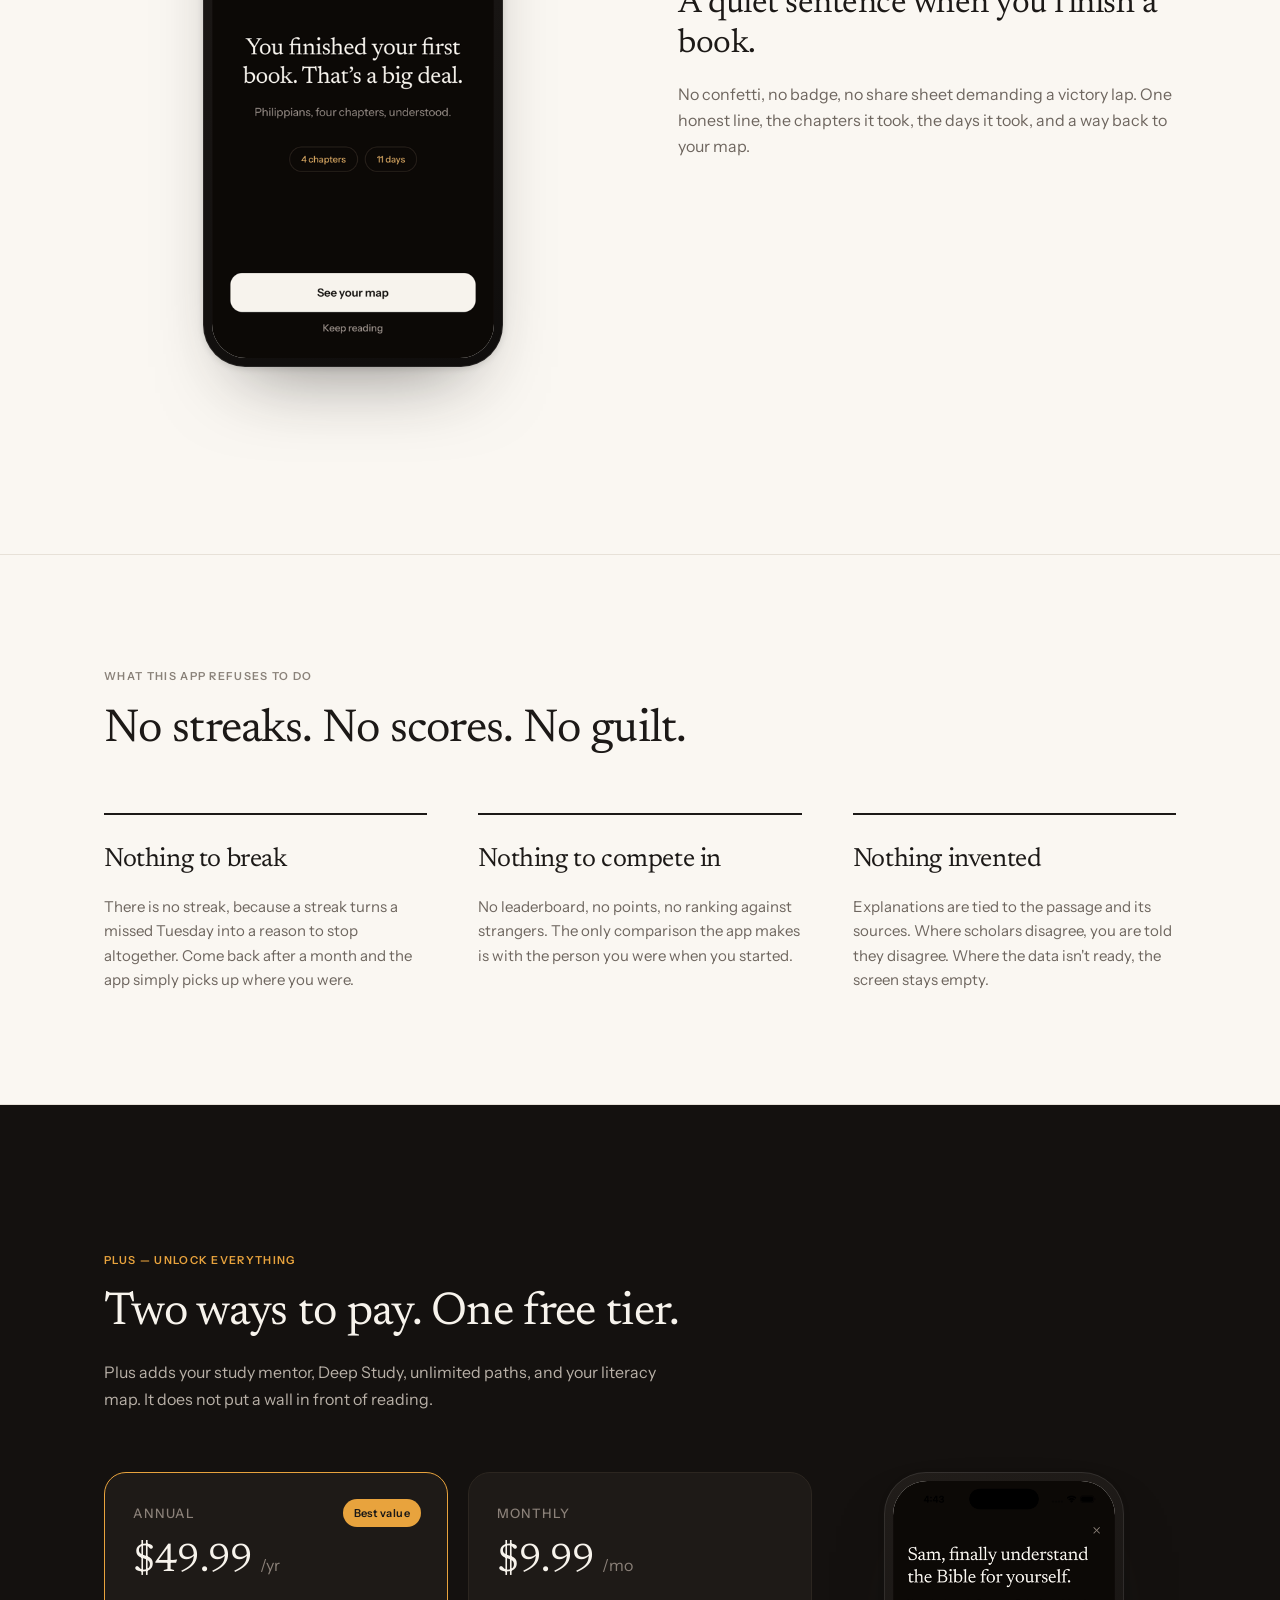
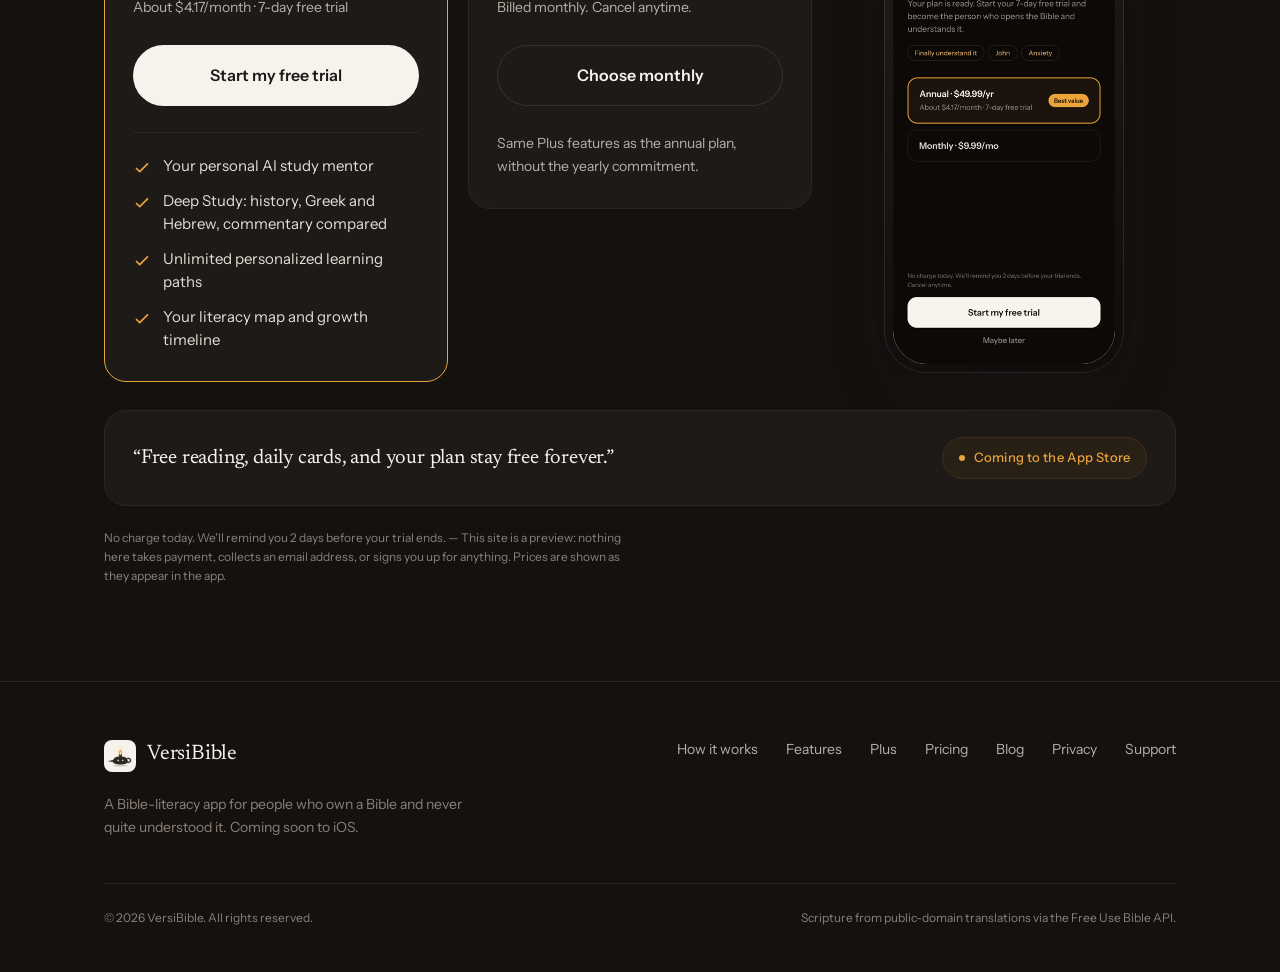
==== commit 5b1079f8: "Add support page for App Store review and link it from the footers Co-Authored-By: Claude Opus 5.5 <" ====
--- a/index.html
+++ b/index.html
@@ -574,6 +574,7 @@
               <a href="#pricing">Pricing</a>
               <a href="blog/index.html">Blog</a>
               <a href="privacy.html">Privacy</a>
+              <a href="support.html">Support</a>
             </nav>
           </div>
           <div class="footer__legal">
